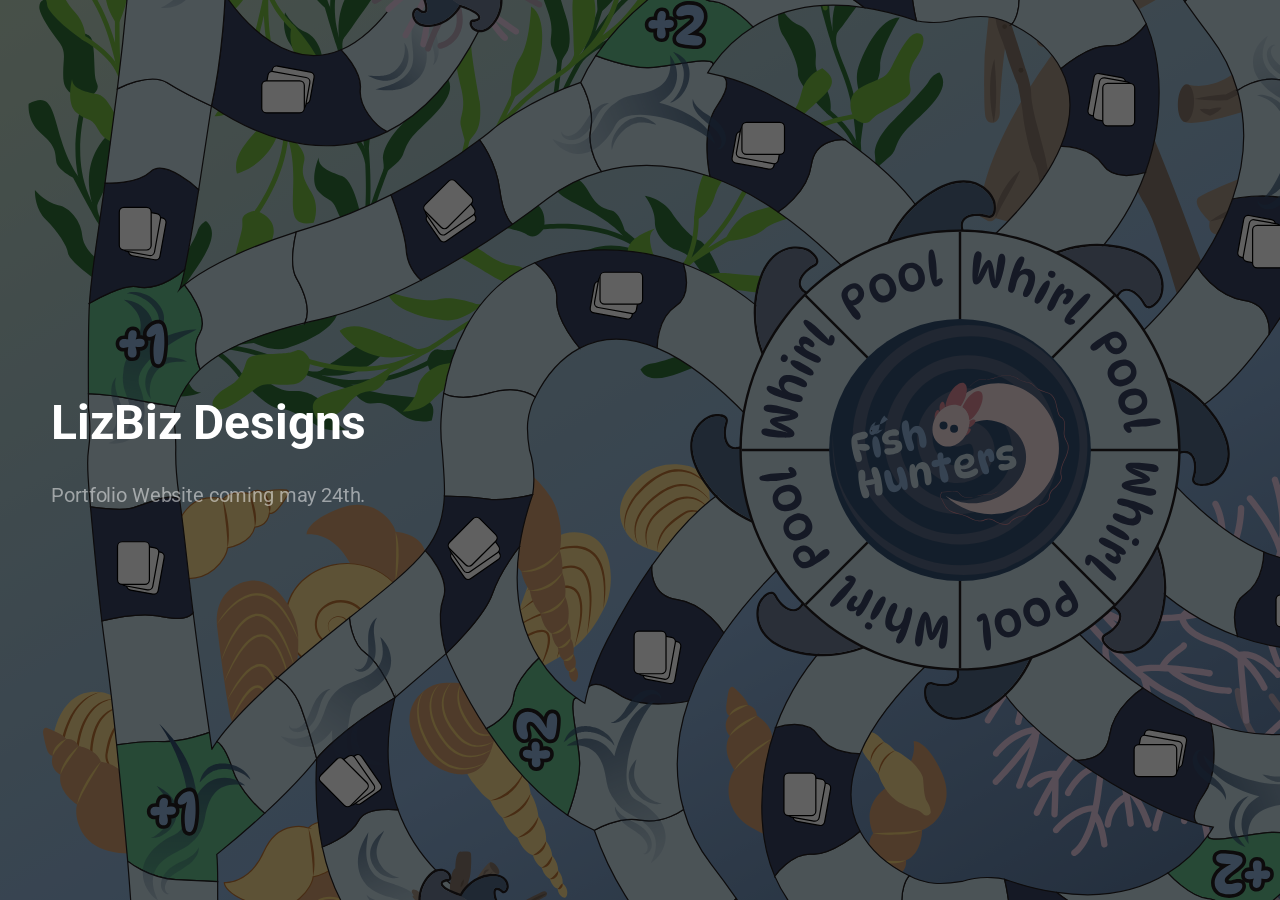
==== index.html @ f4da4fdb "Launch page for website initial page to get website up" ====
<!DOCTYPE HTML>
<!--
	Eventually by HTML5 UP
	html5up.net | @ajlkn
	Free for personal and commercial use under the CCA 3.0 license (html5up.net/license)
-->
<html>
	<head>
		<title>LizBiz Designs</title>
		<meta charset="utf-8" />
		<meta name="viewport" content="width=device-width, initial-scale=1, user-scalable=no" />
		<link rel="stylesheet" href="assets/css/main.css" />
	</head>
	<body class="is-preload">

		<!-- Header -->
			<header id="header">
				<h1>LizBiz Designs</h1>
				<p>Portfolio Website coming may 24th.<br />
			</header>

		<!-- Signup Form --> <!--
			<form id="signup-form" method="post" action="#">
				<input type="email" name="email" id="email" placeholder="Email Address" />
				<input type="submit" value="Sign Up" />
			</form> -->

		<!-- Footer --> <!--
			<footer id="footer">
				<ul class="icons">
					<li><a href="#" class="icon brands fa-twitter"><span class="label">Twitter</span></a></li>
					<li><a href="#" class="icon brands fa-instagram"><span class="label">Instagram</span></a></li>
					<li><a href="#" class="icon brands fa-github"><span class="label">GitHub</span></a></li>
					<li><a href="#" class="icon fa-envelope"><span class="label">Email</span></a></li>
				</ul>
				<ul class="copyright">
					<li>&copy; Untitled.</li><li>Credits: <a href="http://html5up.net">HTML5 UP</a></li>
				</ul>
			</footer> -->

		<!-- Scripts -->
			<script src="assets/js/main.js"></script>

	</body>
</html>
---- assets/css/main.css ----
@import url(fontawesome-all.min.css);
@import url("https://fonts.googleapis.com/css?family=Roboto:400,700");
/*
	Eventually by HTML5 UP
	html5up.net | @ajlkn
	Free for personal and commercial use under the CCA 3.0 license (html5up.net/license)
*/
html, body, div, span, applet, object,
iframe, h1, h2, h3, h4, h5, h6, p, blockquote,
pre, a, abbr, acronym, address, big, cite,
code, del, dfn, em, img, ins, kbd, q, s, samp,
small, strike, strong, sub, sup, tt, var, b,
u, i, center, dl, dt, dd, ol, ul, li, fieldset,
form, label, legend, table, caption, tbody,
tfoot, thead, tr, th, td, article, aside,
canvas, details, embed, figure, figcaption,
footer, header, hgroup, menu, nav, output, ruby,
section, summary, time, mark, audio, video {
  margin: 0;
  padding: 0;
  border: 0;
  font-size: 100%;
  font: inherit;
  vertical-align: baseline; }

article, aside, details, figcaption, figure,
footer, header, hgroup, menu, nav, section {
  display: block; }

body {
  line-height: 1; }

ol, ul {
  list-style: none; }

blockquote, q {
  quotes: none; }
  blockquote:before, blockquote:after, q:before, q:after {
    content: '';
    content: none; }

table {
  border-collapse: collapse;
  border-spacing: 0; }

body {
  -webkit-text-size-adjust: none; }

mark {
  background-color: transparent;
  color: inherit; }

input::-moz-focus-inner {
  border: 0;
  padding: 0; }

input, select, textarea {
  -moz-appearance: none;
  -webkit-appearance: none;
  -ms-appearance: none;
  appearance: none; }

/* Basic */
@-ms-viewport {
  width: device-width; }

body {
  -ms-overflow-style: scrollbar; }

@media screen and (max-width: 480px) {
  html, body {
    min-width: 320px; } }

html {
  box-sizing: border-box; }

*, *:before, *:after {
  box-sizing: inherit; }

html, body {
  height: 100%;
  overflow-x: hidden;
  width: 100%; }
  @media screen and (max-height: 640px) {
    html, body {
      height: auto;
      min-height: 100%; } }

body {
  display: -moz-flex;
  display: -webkit-flex;
  display: -ms-flex;
  display: flex;
  -moz-flex-direction: column;
  -webkit-flex-direction: column;
  -ms-flex-direction: column;
  flex-direction: column;
  -moz-justify-content: center;
  -webkit-justify-content: center;
  -ms-justify-content: center;
  justify-content: center;
  background-color: #000;
  padding: 6em 4em 4em 4em; }
  body.is-preload *, body.is-preload *:before, body.is-preload *:after {
    -moz-animation: none !important;
    -webkit-animation: none !important;
    -ms-animation: none !important;
    animation: none !important;
    -moz-transition: none !important;
    -webkit-transition: none !important;
    -ms-transition: none !important;
    transition: none !important; }
  body > * {
    position: relative;
    z-index: 2; }
  @media screen and (max-width: 1680px) {
    body {
      padding: 6em 3.5em 3.5em 3.5em; } }
  @media screen and (max-width: 736px) {
    body {
      padding: 5em 2em 2em 2em; } }
  @media screen and (max-width: 360px) {
    body {
      padding: 5em 1.25em 1.25em 1.25em; } }

/* BG */
#bg {
  -moz-transition: opacity 2s ease-in-out;
  -webkit-transition: opacity 2s ease-in-out;
  -ms-transition: opacity 2s ease-in-out;
  transition: opacity 2s ease-in-out;
  height: 100%;
  left: 0;
  opacity: 0.375;
  position: fixed;
  top: 0;
  width: 100%;
  z-index: 1; }
  #bg div {
    -moz-transition: opacity 3s ease;
    -webkit-transition: opacity 3s ease;
    -ms-transition: opacity 3s ease;
    transition: opacity 3s ease;
    background-size: cover;
    height: 100%;
    left: 0;
    opacity: 0;
    position: absolute;
    top: 0;
    visibility: hidden;
    width: 150%; }
    #bg div.visible {
      -moz-animation: bg 45s linear infinite;
      -webkit-animation: bg 45s linear infinite;
      -ms-animation: bg 45s linear infinite;
      animation: bg 45s linear infinite;
      opacity: 1;
      visibility: visible;
      z-index: 1; }
      #bg div.visible.top {
        z-index: 2; }
      @media screen and (max-width: 1280px) {
        #bg div.visible {
          -moz-animation: bg 29.25s linear infinite;
          -webkit-animation: bg 29.25s linear infinite;
          -ms-animation: bg 29.25s linear infinite;
          animation: bg 29.25s linear infinite; } }
      @media screen and (max-width: 736px) {
        #bg div.visible {
          -moz-animation: bg 18s linear infinite;
          -webkit-animation: bg 18s linear infinite;
          -ms-animation: bg 18s linear infinite;
          animation: bg 18s linear infinite; } }
    #bg div:only-child {
      -moz-animation-direction: alternate !important;
      -webkit-animation-direction: alternate !important;
      -ms-animation-direction: alternate !important;
      animation-direction: alternate !important; }
  body.is-preload #bg {
    opacity: 0; }

@-moz-keyframes bg {
  0% {
    -moz-transform: translateX(0);
    -webkit-transform: translateX(0);
    -ms-transform: translateX(0);
    transform: translateX(0); }
  100% {
    -moz-transform: translateX(-25%);
    -webkit-transform: translateX(-25%);
    -ms-transform: translateX(-25%);
    transform: translateX(-25%); } }

@-webkit-keyframes bg {
  0% {
    -moz-transform: translateX(0);
    -webkit-transform: translateX(0);
    -ms-transform: translateX(0);
    transform: translateX(0); }
  100% {
    -moz-transform: translateX(-25%);
    -webkit-transform: translateX(-25%);
    -ms-transform: translateX(-25%);
    transform: translateX(-25%); } }

@-ms-keyframes bg {
  0% {
    -moz-transform: translateX(0);
    -webkit-transform: translateX(0);
    -ms-transform: translateX(0);
    transform: translateX(0); }
  100% {
    -moz-transform: translateX(-25%);
    -webkit-transform: translateX(-25%);
    -ms-transform: translateX(-25%);
    transform: translateX(-25%); } }

@keyframes bg {
  0% {
    -moz-transform: translateX(0);
    -webkit-transform: translateX(0);
    -ms-transform: translateX(0);
    transform: translateX(0); }
  100% {
    -moz-transform: translateX(-25%);
    -webkit-transform: translateX(-25%);
    -ms-transform: translateX(-25%);
    transform: translateX(-25%); } }

/* Type */
body, input, select, textarea {
  color: rgba(255, 255, 255, 0.75);
  font-family: "Roboto", sans-serif;
  font-size: 16pt;
  font-weight: 400;
  letter-spacing: -0.01em;
  line-height: 1.65em; }
  @media screen and (max-width: 1680px) {
    body, input, select, textarea {
      font-size: 12pt; } }
  @media screen and (max-width: 1280px) {
    body, input, select, textarea {
      font-size: 11pt; } }
  @media screen and (max-width: 980px) {
    body, input, select, textarea {
      font-size: 12pt; } }
  @media screen and (max-width: 736px) {
    body, input, select, textarea {
      font-size: 12pt; } }
  @media screen and (max-width: 480px) {
    body, input, select, textarea {
      font-size: 12pt; } }

a {
  -moz-transition: border-bottom-color 0.2s ease, color 0.2s ease;
  -webkit-transition: border-bottom-color 0.2s ease, color 0.2s ease;
  -ms-transition: border-bottom-color 0.2s ease, color 0.2s ease;
  transition: border-bottom-color 0.2s ease, color 0.2s ease;
  border-bottom: dotted 1px rgba(255, 255, 255, 0.25);
  color: #1cb495;
  text-decoration: none; }
  a:hover {
    border-bottom-color: transparent;
    color: #1cb495 !important;
    text-decoration: none; }

strong, b {
  color: #fff;
  font-weight: 700; }

em, i {
  font-style: italic; }

p {
  margin: 0 0 2em 0; }

h1, h2, h3, h4, h5, h6 {
  color: #fff;
  font-weight: 700;
  line-height: 1em;
  margin: 0 0 1em 0; }
  h1 a, h2 a, h3 a, h4 a, h5 a, h6 a {
    color: inherit;
    text-decoration: none; }

h1 {
  font-size: 2.5em;
  line-height: 1.25em; }

h2 {
  font-size: 1.75em;
  line-height: 1.5em; }

h3 {
  font-size: 1.35em;
  line-height: 1.5em; }

h4 {
  font-size: 1.1em;
  line-height: 1.5em; }

h5 {
  font-size: 0.9em;
  line-height: 1.5em; }

h6 {
  font-size: 0.7em;
  line-height: 1.5em; }

sub {
  font-size: 0.8em;
  position: relative;
  top: 0.5em; }

sup {
  font-size: 0.8em;
  position: relative;
  top: -0.5em; }

blockquote {
  border-left: solid 8px rgba(255, 255, 255, 0.35);
  font-style: italic;
  margin: 0 0 2em 0;
  padding: 0.5em 0 0.5em 2em; }

code {
  background: rgba(255, 255, 255, 0.125);
  border-radius: 6px;
  border: solid 2px rgba(255, 255, 255, 0.35);
  font-family: "Courier New", monospace;
  font-size: 0.9em;
  margin: 0 0.25em;
  padding: 0.25em 0.65em; }

pre {
  -webkit-overflow-scrolling: touch;
  font-family: "Courier New", monospace;
  font-size: 0.9em;
  margin: 0 0 2em 0; }
  pre code {
    display: block;
    line-height: 1.75em;
    padding: 1em 1.5em;
    overflow-x: auto; }

hr {
  border: 0;
  border-bottom: solid 2px rgba(255, 255, 255, 0.35);
  margin: 2em 0; }
  hr.major {
    margin: 3em 0; }

/* Section/Article */
section.special, article.special {
  text-align: center; }

header p {
  color: rgba(255, 255, 255, 0.5);
  position: relative;
  margin: 0 0 1.5em 0; }

header h2 + p {
  font-size: 1.25em;
  margin-top: -1em;
  line-height: 1.5em; }

header h3 + p {
  font-size: 1.1em;
  margin-top: -0.8em;
  line-height: 1.5em; }

header h4 + p,
header h5 + p,
header h6 + p {
  font-size: 0.9em;
  margin-top: -0.6em;
  line-height: 1.5em; }

@media screen and (max-width: 980px) {
  header br {
    display: none; } }

@media screen and (max-width: 736px) {
  header br {
    display: inline; } }

@media screen and (max-width: 480px) {
  header br {
    display: none; } }

/* Icon */
.icon {
  text-decoration: none;
  border-bottom: none;
  position: relative; }
  .icon:before {
    -moz-osx-font-smoothing: grayscale;
    -webkit-font-smoothing: antialiased;
    display: inline-block;
    font-style: normal;
    font-variant: normal;
    text-rendering: auto;
    line-height: 1;
    text-transform: none !important;
    font-family: 'Font Awesome 5 Free';
    font-weight: 400; }
  .icon > .label {
    display: none; }
  .icon:before {
    line-height: inherit; }
  .icon.solid:before {
    font-weight: 900; }
  .icon.brands:before {
    font-family: 'Font Awesome 5 Brands'; }

/* List */
ol {
  list-style: decimal;
  margin: 0 0 2em 0;
  padding-left: 1.25em; }
  ol li {
    padding-left: 0.25em; }

ul {
  list-style: disc;
  margin: 0 0 2em 0;
  padding-left: 1em; }
  ul li {
    padding-left: 0.5em; }

/* Icons */
ul.icons {
  cursor: default;
  list-style: none;
  padding-left: 0; }
  ul.icons li {
    display: inline-block;
    padding: 0 1em 0 0; }
    ul.icons li:last-child {
      padding-right: 0; }
    ul.icons li .icon:before {
      font-size: 1.25em; }
    ul.icons li a {
      color: inherit; }

/* Form */
form {
  margin: 0 0 2em 0; }
  form .message {
    text-decoration: none;
    -moz-transition: opacity 0.2s ease-in-out, -moz-transform 0.2s ease-in-out;
    -webkit-transition: opacity 0.2s ease-in-out, -webkit-transform 0.2s ease-in-out;
    -ms-transition: opacity 0.2s ease-in-out, -ms-transform 0.2s ease-in-out;
    transition: opacity 0.2s ease-in-out, transform 0.2s ease-in-out;
    -moz-transform: scale(1.05);
    -webkit-transform: scale(1.05);
    -ms-transform: scale(1.05);
    transform: scale(1.05);
    height: 2.75em;
    line-height: 2.75em;
    opacity: 0; }
    form .message:before {
      -moz-osx-font-smoothing: grayscale;
      -webkit-font-smoothing: antialiased;
      display: inline-block;
      font-style: normal;
      font-variant: normal;
      text-rendering: auto;
      line-height: 1;
      text-transform: none !important;
      font-family: 'Font Awesome 5 Free';
      font-weight: 900; }
    form .message:before {
      margin-right: 0.5em; }
    form .message.visible {
      -moz-transform: scale(1);
      -webkit-transform: scale(1);
      -ms-transform: scale(1);
      transform: scale(1);
      opacity: 1; }
    form .message.success {
      color: #1cb495; }
      form .message.success:before {
        content: '\f00c'; }
    form .message.failure {
      color: #ff2361; }
      form .message.failure:before {
        content: '\f119'; }

label {
  color: #fff;
  display: block;
  font-size: 0.9em;
  font-weight: 700;
  margin: 0 0 1em 0; }

@-moz-keyframes focus {
  0% {
    -moz-transform: scale(1);
    -webkit-transform: scale(1);
    -ms-transform: scale(1);
    transform: scale(1); }
  50% {
    -moz-transform: scale(1.025);
    -webkit-transform: scale(1.025);
    -ms-transform: scale(1.025);
    transform: scale(1.025); }
  100% {
    -moz-transform: scale(1);
    -webkit-transform: scale(1);
    -ms-transform: scale(1);
    transform: scale(1); } }

@-webkit-keyframes focus {
  0% {
    -moz-transform: scale(1);
    -webkit-transform: scale(1);
    -ms-transform: scale(1);
    transform: scale(1); }
  50% {
    -moz-transform: scale(1.025);
    -webkit-transform: scale(1.025);
    -ms-transform: scale(1.025);
    transform: scale(1.025); }
  100% {
    -moz-transform: scale(1);
    -webkit-transform: scale(1);
    -ms-transform: scale(1);
    transform: scale(1); } }

@-ms-keyframes focus {
  0% {
    -moz-transform: scale(1);
    -webkit-transform: scale(1);
    -ms-transform: scale(1);
    transform: scale(1); }
  50% {
    -moz-transform: scale(1.025);
    -webkit-transform: scale(1.025);
    -ms-transform: scale(1.025);
    transform: scale(1.025); }
  100% {
    -moz-transform: scale(1);
    -webkit-transform: scale(1);
    -ms-transform: scale(1);
    transform: scale(1); } }

@keyframes focus {
  0% {
    -moz-transform: scale(1);
    -webkit-transform: scale(1);
    -ms-transform: scale(1);
    transform: scale(1); }
  50% {
    -moz-transform: scale(1.025);
    -webkit-transform: scale(1.025);
    -ms-transform: scale(1.025);
    transform: scale(1.025); }
  100% {
    -moz-transform: scale(1);
    -webkit-transform: scale(1);
    -ms-transform: scale(1);
    transform: scale(1); } }

input[type="text"],
input[type="password"],
input[type="email"],
select,
textarea {
  -moz-appearance: none;
  -webkit-appearance: none;
  -ms-appearance: none;
  appearance: none;
  -moz-transform: scale(1);
  -webkit-transform: scale(1);
  -ms-transform: scale(1);
  transform: scale(1);
  -moz-transition: border-color 0.2s ease, background-color 0.2s ease;
  -webkit-transition: border-color 0.2s ease, background-color 0.2s ease;
  -ms-transition: border-color 0.2s ease, background-color 0.2s ease;
  transition: border-color 0.2s ease, background-color 0.2s ease;
  background-color: transparent;
  border-radius: 6px;
  border: none;
  border: solid 2px rgba(255, 255, 255, 0.35);
  color: inherit;
  display: block;
  outline: 0;
  padding: 0 1em;
  text-decoration: none;
  width: 100%; }
  input[type="text"]:invalid,
  input[type="password"]:invalid,
  input[type="email"]:invalid,
  select:invalid,
  textarea:invalid {
    box-shadow: none; }
  input[type="text"]:focus,
  input[type="password"]:focus,
  input[type="email"]:focus,
  select:focus,
  textarea:focus {
    -moz-animation: focus 0.1s;
    -webkit-animation: focus 0.1s;
    -ms-animation: focus 0.1s;
    animation: focus 0.1s;
    background-color: rgba(255, 255, 255, 0.125);
    border-color: #1cb495; }

select {
  background-image: url("data:image/svg+xml;charset=utf8,%3Csvg xmlns='http://www.w3.org/2000/svg' width='40' height='40' preserveAspectRatio='none' viewBox='0 0 40 40'%3E%3Cpath d='M9.4,12.3l10.4,10.4l10.4-10.4c0.2-0.2,0.5-0.4,0.9-0.4c0.3,0,0.6,0.1,0.9,0.4l3.3,3.3c0.2,0.2,0.4,0.5,0.4,0.9 c0,0.4-0.1,0.6-0.4,0.9L20.7,31.9c-0.2,0.2-0.5,0.4-0.9,0.4c-0.3,0-0.6-0.1-0.9-0.4L4.3,17.3c-0.2-0.2-0.4-0.5-0.4-0.9 c0-0.4,0.1-0.6,0.4-0.9l3.3-3.3c0.2-0.2,0.5-0.4,0.9-0.4S9.1,12.1,9.4,12.3z' fill='rgba(255, 255, 255, 0.35)' /%3E%3C/svg%3E");
  background-size: 1.25rem;
  background-repeat: no-repeat;
  background-position: calc(100% - 1rem) center;
  height: 2.75em;
  padding-right: 2.75em;
  text-overflow: ellipsis; }
  select option {
    color: #fff;
    background: #000; }
  select:focus::-ms-value {
    background-color: transparent; }
  select::-ms-expand {
    display: none; }

input[type="text"],
input[type="password"],
input[type="email"],
select {
  height: 2.75em; }

textarea {
  padding: 0.75em 1em; }

input[type="checkbox"],
input[type="radio"] {
  -moz-appearance: none;
  -webkit-appearance: none;
  -ms-appearance: none;
  appearance: none;
  display: block;
  float: left;
  margin-right: -2em;
  opacity: 0;
  width: 1em;
  z-index: -1; }
  input[type="checkbox"] + label,
  input[type="radio"] + label {
    text-decoration: none;
    color: rgba(255, 255, 255, 0.75);
    cursor: pointer;
    display: inline-block;
    font-size: 1em;
    font-weight: 400;
    padding-left: 2.4em;
    padding-right: 0.75em;
    position: relative; }
    input[type="checkbox"] + label:before,
    input[type="radio"] + label:before {
      -moz-osx-font-smoothing: grayscale;
      -webkit-font-smoothing: antialiased;
      display: inline-block;
      font-style: normal;
      font-variant: normal;
      text-rendering: auto;
      line-height: 1;
      text-transform: none !important;
      font-family: 'Font Awesome 5 Free';
      font-weight: 900; }
    input[type="checkbox"] + label:before,
    input[type="radio"] + label:before {
      background: rgba(255, 255, 255, 0.125);
      border-radius: 6px;
      border: solid 2px rgba(255, 255, 255, 0.35);
      content: '';
      display: inline-block;
      font-size: 0.8em;
      height: 1.65em;
      left: 0;
      line-height: 1.65em;
      position: absolute;
      text-align: center;
      top: 0;
      width: 1.65em; }
  input[type="checkbox"]:checked + label:before,
  input[type="radio"]:checked + label:before {
    background: #1cb495;
    border-color: #1cb495;
    color: #ffffff;
    content: '\f00c'; }
  input[type="checkbox"]:focus + label:before,
  input[type="radio"]:focus + label:before {
    border-color: #1cb495;
    box-shadow: 0 0 0 2px #1cb495; }

input[type="checkbox"] + label:before {
  border-radius: 6px; }

input[type="radio"] + label:before {
  border-radius: 100%; }

::-webkit-input-placeholder {
  color: rgba(255, 255, 255, 0.5) !important;
  opacity: 1.0; }

:-moz-placeholder {
  color: rgba(255, 255, 255, 0.5) !important;
  opacity: 1.0; }

::-moz-placeholder {
  color: rgba(255, 255, 255, 0.5) !important;
  opacity: 1.0; }

:-ms-input-placeholder {
  color: rgba(255, 255, 255, 0.5) !important;
  opacity: 1.0; }

.formerize-placeholder {
  color: rgba(255, 255, 255, 0.5) !important;
  opacity: 1.0; }

/* Button */
input[type="submit"],
input[type="reset"],
input[type="button"],
button,
.button {
  -moz-appearance: none;
  -webkit-appearance: none;
  -ms-appearance: none;
  appearance: none;
  -moz-transition: background-color 0.2s ease-in-out, color 0.2s ease-in-out, opacity 0.2s ease-in-out;
  -webkit-transition: background-color 0.2s ease-in-out, color 0.2s ease-in-out, opacity 0.2s ease-in-out;
  -ms-transition: background-color 0.2s ease-in-out, color 0.2s ease-in-out, opacity 0.2s ease-in-out;
  transition: background-color 0.2s ease-in-out, color 0.2s ease-in-out, opacity 0.2s ease-in-out;
  background-color: #1cb495;
  border-radius: 6px;
  border: 0;
  color: #ffffff !important;
  cursor: pointer;
  display: inline-block;
  font-weight: 700;
  height: 2.75em;
  line-height: 2.75em;
  padding: 0 1.125em;
  text-align: center;
  text-decoration: none;
  white-space: nowrap; }
  input[type="submit"]:hover,
  input[type="reset"]:hover,
  input[type="button"]:hover,
  button:hover,
  .button:hover {
    background-color: #1fcaa7; }
  input[type="submit"]:active,
  input[type="reset"]:active,
  input[type="button"]:active,
  button:active,
  .button:active {
    background-color: #199e83; }
  input[type="submit"].disabled, input[type="submit"]:disabled,
  input[type="reset"].disabled,
  input[type="reset"]:disabled,
  input[type="button"].disabled,
  input[type="button"]:disabled,
  button.disabled,
  button:disabled,
  .button.disabled,
  .button:disabled {
    opacity: 0.5; }
  @media screen and (max-width: 480px) {
    input[type="submit"],
    input[type="reset"],
    input[type="button"],
    button,
    .button {
      padding: 0; } }

/* Header */
#header h1 {
  font-size: 3.25em;
  margin: 0 0 0.55em 0; }

#header p {
  font-size: 1.35em;
  line-height: 1.65em; }

#header a {
  color: inherit; }

@media screen and (max-width: 736px) {
  #header h1 {
    font-size: 2em; }
  #header p {
    font-size: 1em; } }

@media screen and (max-width: 480px) {
  #header {
    margin: 0 0 1em 0; } }

/* Signup Form */
#signup-form {
  display: -moz-flex;
  display: -webkit-flex;
  display: -ms-flex;
  display: flex;
  position: relative; }
  #signup-form input[type="text"],
  #signup-form input[type="password"],
  #signup-form input[type="email"] {
    width: 18em; }
  #signup-form > * {
    margin: 0 0 0 1em; }
  #signup-form > :first-child {
    margin: 0 0 0 0; }
  @media screen and (max-width: 480px) {
    #signup-form {
      -moz-flex-direction: column;
      -webkit-flex-direction: column;
      -ms-flex-direction: column;
      flex-direction: column; }
      #signup-form input[type="type"],
      #signup-form input[type="password"],
      #signup-form input[type="email"] {
        width: 100%; }
      #signup-form > * {
        margin: 1.25em 0 0 0; }
      #signup-form .message {
        bottom: -1.5em;
        font-size: 0.9em;
        height: 1em;
        left: 0;
        line-height: inherit;
        margin-top: 0;
        position: absolute; } }

/* Footer */
#footer {
  -moz-transition: opacity 0.5s ease-in-out;
  -webkit-transition: opacity 0.5s ease-in-out;
  -ms-transition: opacity 0.5s ease-in-out;
  transition: opacity 0.5s ease-in-out;
  bottom: 4em;
  color: rgba(255, 255, 255, 0.5);
  left: 4em;
  opacity: 0.5;
  position: absolute; }
  #footer .icons {
    margin: 0 0 0.5em 0; }
  #footer .copyright {
    font-size: 0.8em;
    list-style: none;
    padding: 0; }
    #footer .copyright li {
      border-left: solid 1px rgba(255, 255, 255, 0.25);
      display: inline-block;
      line-height: 1em;
      margin: 0 0 0 0.75em;
      padding: 0 0 0 0.75em; }
      #footer .copyright li:first-child {
        border-left: 0;
        margin-left: 0;
        padding-left: 0; }
    #footer .copyright a {
      color: inherit; }
  #footer:hover {
    opacity: 1; }
  #footer > :last-child {
    margin-bottom: 0; }
  @media screen and (max-width: 1680px) {
    #footer {
      bottom: 3.5em;
      left: 3.5em; } }
  @media screen and (max-width: 736px) {
    #footer {
      bottom: 2em;
      left: 2em; } }
  @media screen and (max-width: 360px) {
    #footer {
      bottom: 1.25em;
      left: 1.25em; } }
  @media screen and (max-height: 640px) {
    #footer {
      bottom: auto;
      left: auto;
      margin: 1em 0 0 0;
      position: relative; } }
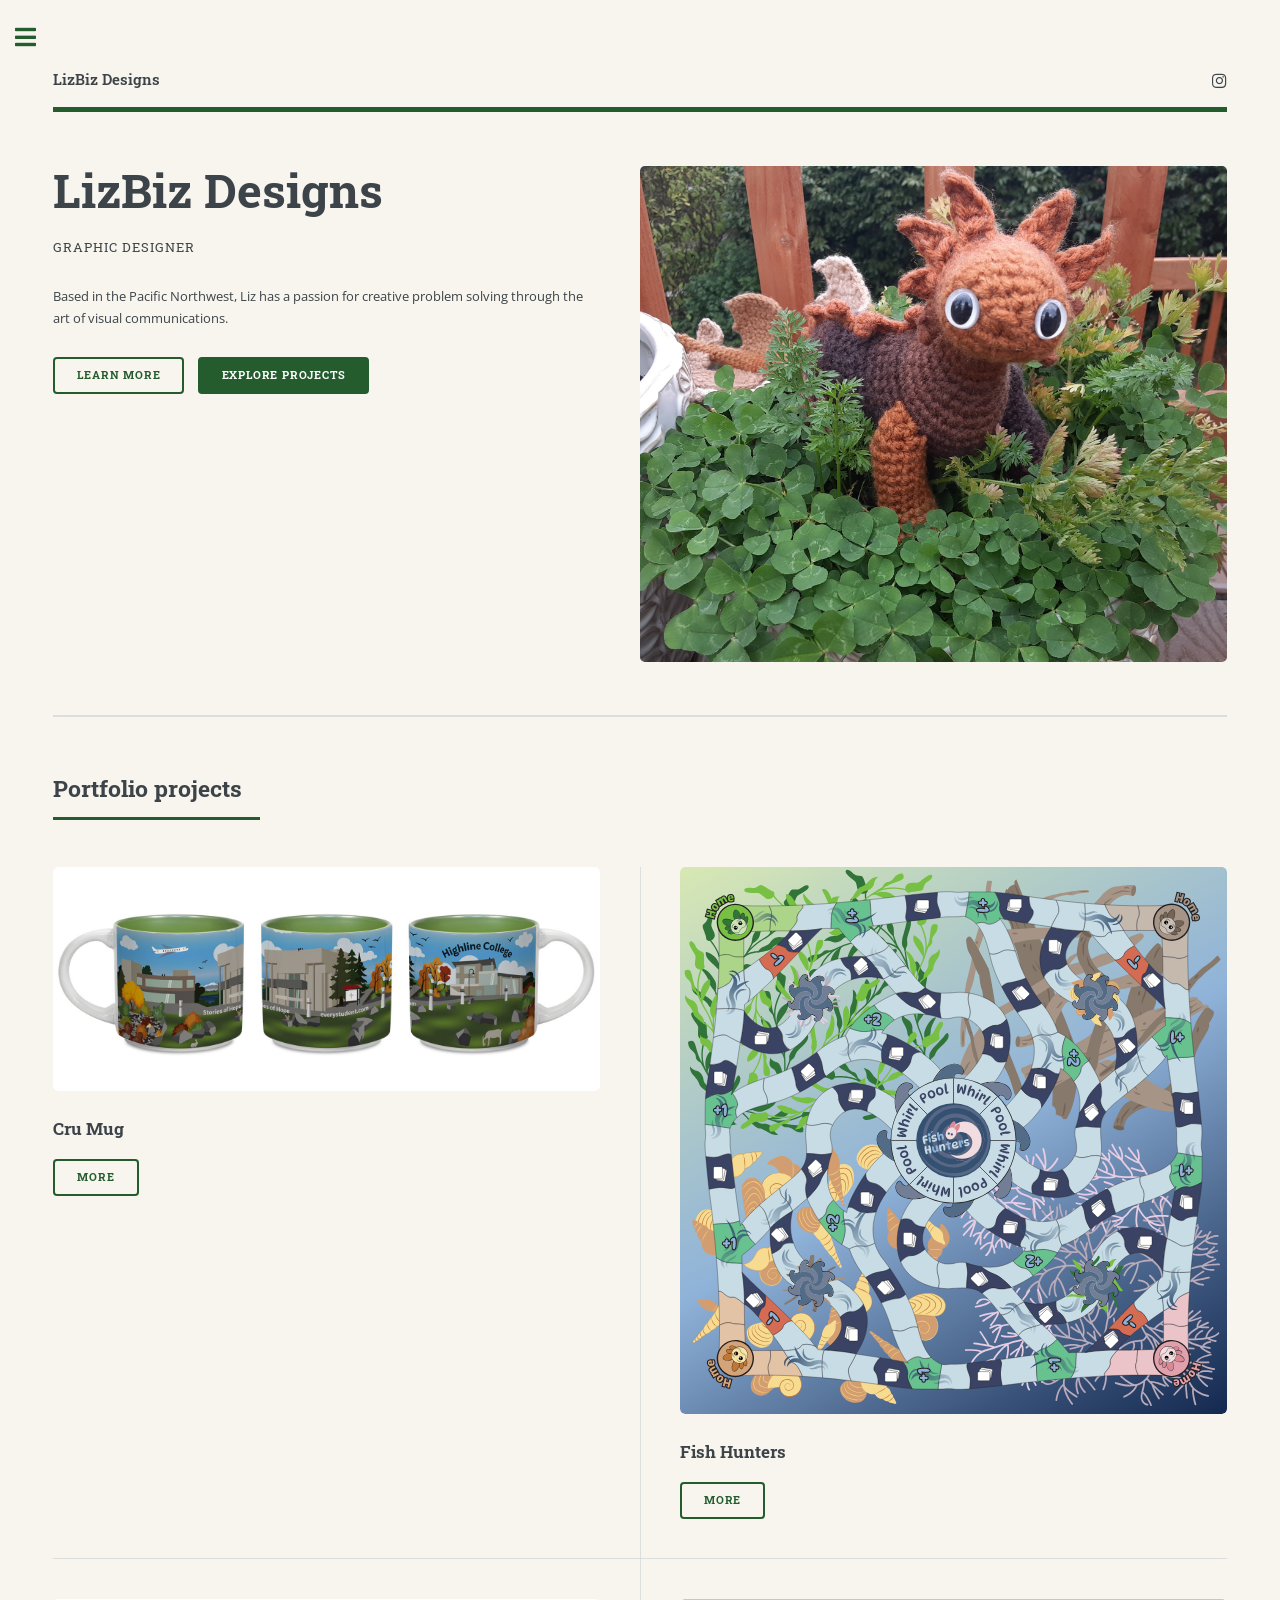
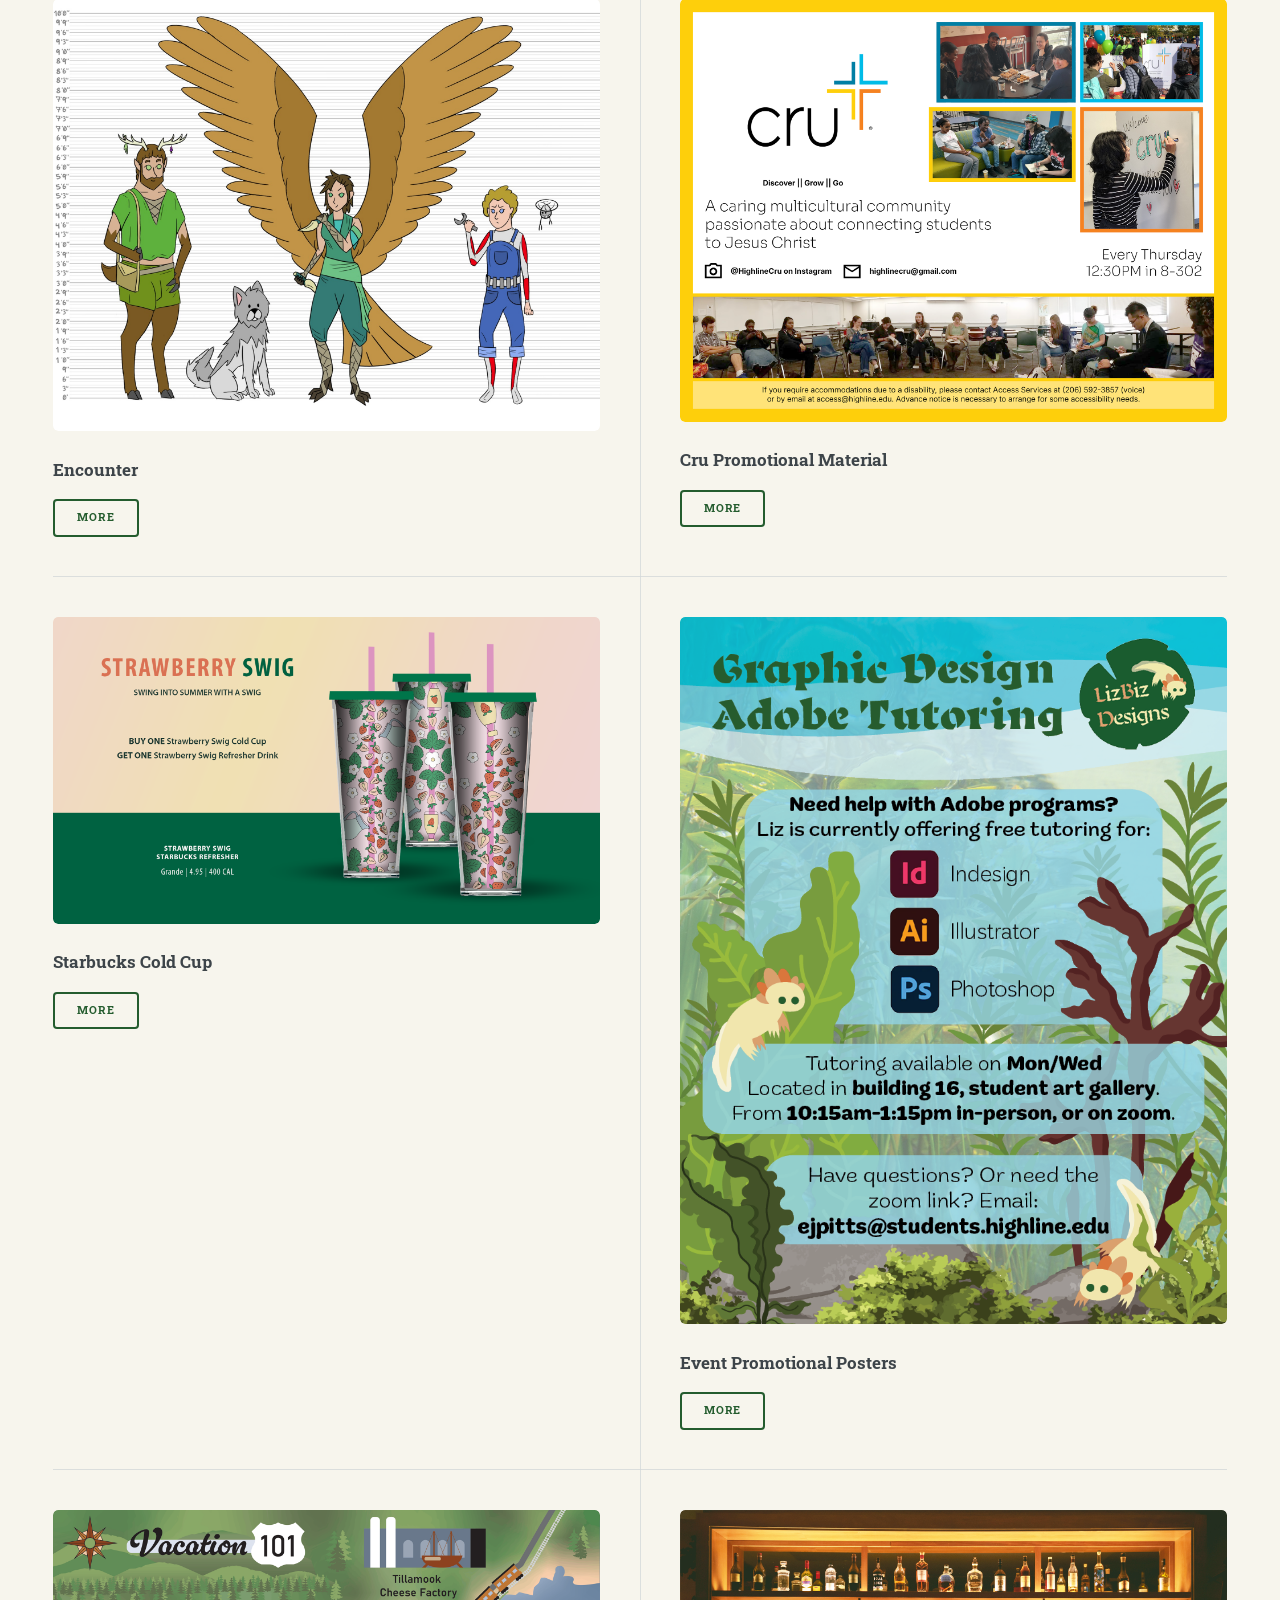
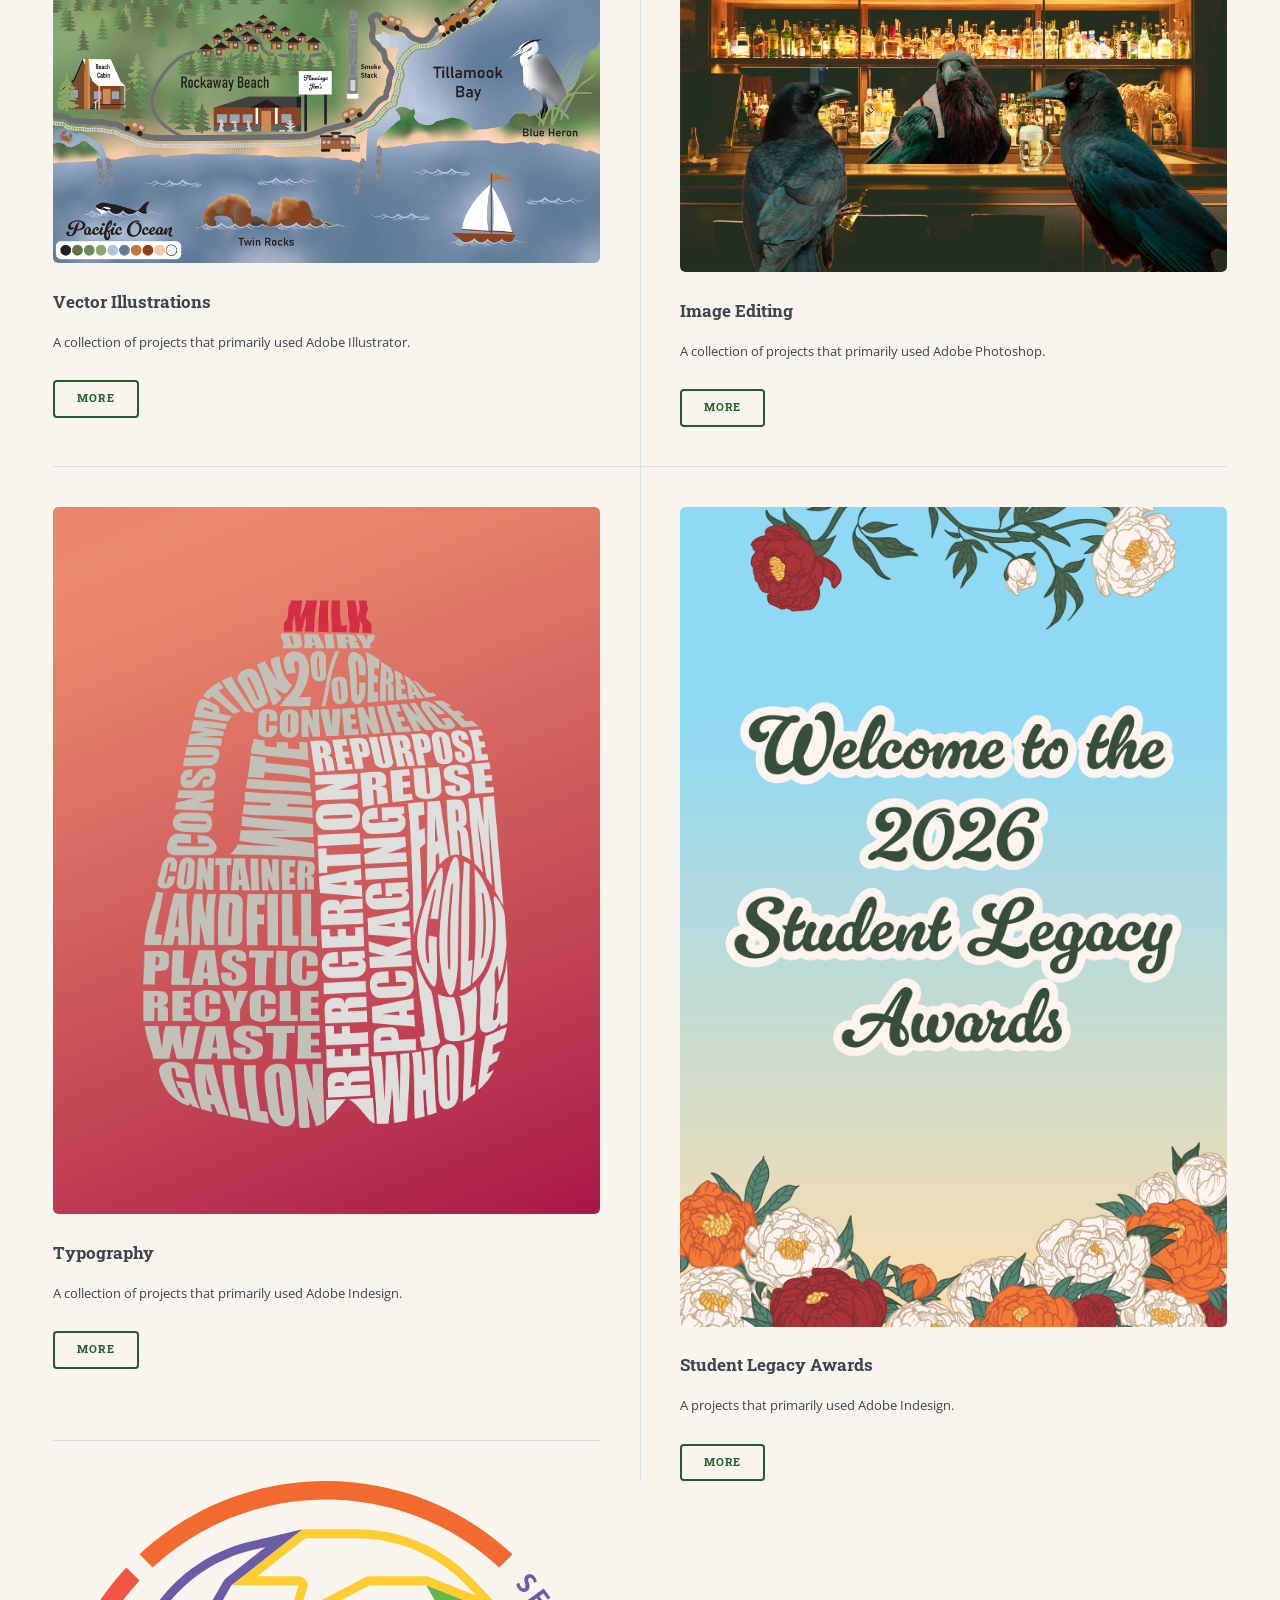
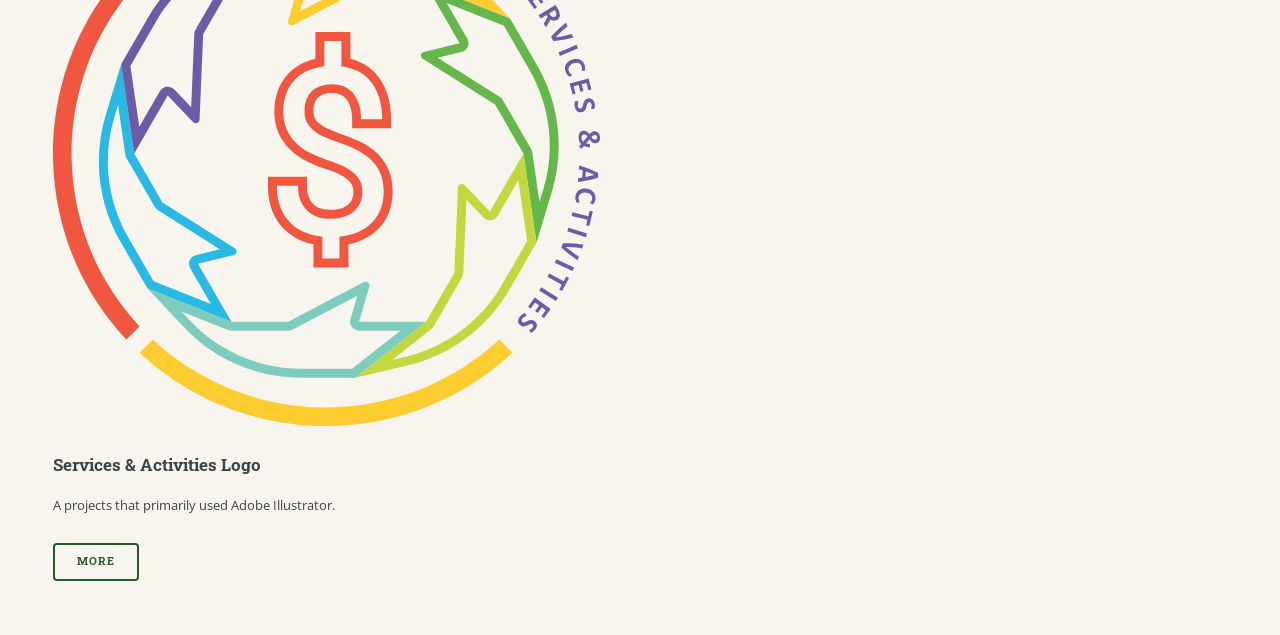
==== commit 4e859252: "Official Launch of Website" ====
--- a/index.html
+++ b/index.html
@@ -1,6 +1,6 @@
 <!DOCTYPE HTML>
 <!--
-	Eventually by HTML5 UP
+	Editorial by HTML5 UP
 	html5up.net | @ajlkn
 	Free for personal and commercial use under the CCA 3.0 license (html5up.net/license)
 -->
@@ -13,32 +13,279 @@
 	</head>
 	<body class="is-preload">
 
-		<!-- Header -->
-			<header id="header">
-				<h1>LizBiz Designs</h1>
-				<p>Portfolio Website coming may 24th.<br />
-			</header>
-
-		<!-- Signup Form --> <!--
-			<form id="signup-form" method="post" action="#">
-				<input type="email" name="email" id="email" placeholder="Email Address" />
-				<input type="submit" value="Sign Up" />
-			</form> -->
-
-		<!-- Footer --> <!--
-			<footer id="footer">
-				<ul class="icons">
-					<li><a href="#" class="icon brands fa-twitter"><span class="label">Twitter</span></a></li>
-					<li><a href="#" class="icon brands fa-instagram"><span class="label">Instagram</span></a></li>
-					<li><a href="#" class="icon brands fa-github"><span class="label">GitHub</span></a></li>
-					<li><a href="#" class="icon fa-envelope"><span class="label">Email</span></a></li>
-				</ul>
-				<ul class="copyright">
-					<li>&copy; Untitled.</li><li>Credits: <a href="http://html5up.net">HTML5 UP</a></li>
-				</ul>
-			</footer> -->
+		<!-- Wrapper -->
+			<div id="wrapper">
+
+				<!-- Main -->
+					<div id="main">
+						<div class="inner">
+
+							<!-- Header -->
+								<header id="header">
+									<a href="index.html" class="logo"><strong>LizBiz Designs</strong></a>
+									<ul class="icons">
+										<!--<li><a href="#" class="icon brands fa-twitter"><span class="label">Twitter</span></a></li>
+										<li><a href="#" class="icon brands fa-facebook-f"><span class="label">Facebook</span></a></li>
+										<li><a href="#" class="icon brands fa-snapchat-ghost"><span class="label">Snapchat</span></a></li>-->
+										<li><a href="https://www.instagram.com/lizbizdesigns/" class="icon brands fa-instagram"><span class="label">Instagram</span></a></li>
+										<!--<li><a href="#" class="icon brands fa-medium-m"><span class="label">Medium</span></a></li>-->
+									</ul>
+								</header>
+
+							<!-- Banner -->
+								<section id="banner">
+									<div class="content">
+										<header>
+											<h1>LizBiz Designs</h1>
+											<p>Graphic Designer</p>
+										</header>
+										<p>Based in the Pacific  Northwest, Liz has a passion for creative problem solving through the art of visual communications.</p>
+										<ul class="actions">
+											<li><a href="about.html" class="button big">Learn More</a></li>
+											<li><a href="index.html#portfolio" class="button primary big">Explore Projects</a></li>
+										</ul>
+									</div>
+									<span class="image object">
+										<img src="images/Crochet/Worm-in-clover.jpg" alt="" />
+									</span>
+								</section>
+
+							<!-- Section -->
+								<section>
+									<header class="major" id="projects">
+										<h2 id="portfolio">Portfolio projects</h2>
+									</header>
+									<div class="posts">
+										<article>
+											<a href="cru-mug.html" class="image"><img src="images/Cru/Cru Mug Mock Up.jpg" alt="" /></a>
+											<h3>Cru Mug</h3>
+											<ul class="actions">
+												<li><a href="cru-mug.html" class="button">More</a></li>
+											</ul>
+										</article>
+										<article>
+											<a href="fish-hunters.html" class="image"><img src="images/Fish Hunters/Gameboard/Fish Hunters Game Board 3.0.svg" alt="" /></a>
+											<h3>Fish Hunters</h3>
+											<ul class="actions">
+												<li><a href="fish-hunters.html" class="button">More</a></li>
+											</ul>
+										</article>
+										<article>
+											<a href="encounter.html" class="image"><img src="images/Encounter/Character line up.jpg" alt="" /></a>
+											<h3>Encounter</h3>
+											<ul class="actions">
+												<li><a href="encounter.html" class="button">More</a></li>
+											</ul>
+										</article>
+										<article>
+											<a href="cru-promo.html" class="image"><img src="images/Cru/Highline-Cru-Flyer-2026.png" alt="" /></a>
+											<h3>Cru Promotional Material</h3>
+											<ul class="actions">
+												<li><a href="cru-promo.html" class="button">More</a></li>
+											</ul>
+										</article>
+										<article>
+											<a href="starbucks-cup.html" class="image"><img src="images/Starbucks cup/All Starbucks Cold Cup AD Series.png" alt="" /></a>
+											<h3>Starbucks Cold Cup</h3>
+											<ul class="actions">
+												<li><a href="starbucks-cup.html" class="button">More</a></li>
+											</ul>
+										</article>
+										<article>
+											<a href="event-posters.html" class="image"><img src="images/Flyers/Flyer for Tutoring.png" alt="" /></a>
+											<h3>Event Promotional Posters</h3>
+											<ul class="actions">
+												<li><a href="event-posters.html" class="button">More</a></li>
+											</ul>
+										</article>
+										<article>
+											<a href="illustration.html" class="image"><img src="images/Illustrations/EJP Map-Sterpiece Color Final-1.png" alt="" /></a>
+											<h3>Vector Illustrations</h3>
+											<p>A collection of projects that primarily used Adobe Illustrator.</p>
+											<ul class="actions">
+												<li><a href="illustration.html" class="button">More</a></li>
+											</ul>
+										</article>
+										<article>
+											<a href="image-editing.html" class="image"><img src="images/Image Editing/EJP Crow Bar.png" alt="" /></a>
+											<h3>Image Editing</h3>
+											<p>A collection of projects that primarily used Adobe Photoshop.</p>
+											<ul class="actions">
+												<li><a href="image-editing.html" class="button">More</a></li>
+											</ul>
+										</article>
+										<article>
+											<a href="typography.html" class="image"><img src="images/Typography/Text in a shape - Gallon Jug.png" alt="" /></a>
+											<h3>Typography</h3>
+											<p>A collection of projects that primarily used Adobe Indesign.</p>
+											<ul class="actions">
+												<li><a href="typography.html" class="button">More</a></li>
+											</ul>
+										</article>
+										<article>
+											<a href="sla.html" class="image"><img src="images/SLA/Student Legacy Welcome Sandwich.png" alt="" /></a>
+											<h3>Student Legacy Awards</h3>
+											<p>A projects that primarily used Adobe Indesign.</p>
+											<ul class="actions">
+												<li><a href="sla.html" class="button">More</a></li>
+											</ul>
+										</article>
+										<article>
+											<a href="s&a.html" class="image"><img src="images/Logos&Branding/S&A/Lockup-Color.svg" alt="" /></a>
+											<h3>Services & Activities Logo</h3>
+											<p>A projects that primarily used Adobe Illustrator.</p>
+											<ul class="actions">
+												<li><a href="s&a.html" class="button">More</a></li>
+											</ul>
+										</article>
+									</div>
+								</section>
+
+						
+
+								<!-- Section -->
+								<!--<section>
+									<header class="major">
+										<h2>Erat lacinia</h2>
+									</header>
+									<div class="features">
+										<article>
+											<span class="icon fa-gem"></span>
+											<div class="content">
+												<h3>Portitor ullamcorper</h3>
+												<p>Aenean ornare velit lacus, ac varius enim lorem ullamcorper dolore. Proin aliquam facilisis ante interdum. Sed nulla amet lorem feugiat tempus aliquam.</p>
+											</div>
+										</article>
+										<article>
+											<span class="icon solid fa-paper-plane"></span>
+											<div class="content">
+												<h3>Sapien veroeros</h3>
+												<p>Aenean ornare velit lacus, ac varius enim lorem ullamcorper dolore. Proin aliquam facilisis ante interdum. Sed nulla amet lorem feugiat tempus aliquam.</p>
+											</div>
+										</article>
+										<article>
+											<span class="icon solid fa-rocket"></span>
+											<div class="content">
+												<h3>Quam lorem ipsum</h3>
+												<p>Aenean ornare velit lacus, ac varius enim lorem ullamcorper dolore. Proin aliquam facilisis ante interdum. Sed nulla amet lorem feugiat tempus aliquam.</p>
+											</div>
+										</article>
+										<article>
+											<span class="icon solid fa-signal"></span>
+											<div class="content">
+												<h3>Sed magna finibus</h3>
+												<p>Aenean ornare velit lacus, ac varius enim lorem ullamcorper dolore. Proin aliquam facilisis ante interdum. Sed nulla amet lorem feugiat tempus aliquam.</p>
+											</div>
+										</article>
+									</div>
+								</section>-->
+						</div>
+					</div>
+
+				<!-- Sidebar -->
+					<div id="sidebar">
+						<div class="inner">
+
+							<!-- Search
+								<section id="search" class="alt">
+									<form method="post" action="#">
+										<input type="text" name="query" id="query" placeholder="Search" />
+									</form>
+								</section>
+							-->
+							<!-- Logo -->
+								<div class="logo-container">
+									<a href="#"><img src="images/Logos&Branding/LizBizDesigns/Lockup-Color.svg" alt=""/></a>
+								</div>
+							<!-- Menu -->
+								<nav id="menu">
+									<header class="major">
+										<h2>Menu</h2>
+									</header>
+									<ul>
+										<li><a href="index.html">Home</a></li>
+										<li>
+											<span class="opener">Portfolio</span>
+											<ul>
+												<li><a href="cru-mug.html">Cru Mug</a></li>
+												<li><a href="fish-hunters.html">Fish Hunters</a></li>
+												<li><a href="encounter.html">Encounter</a></li>
+												<li><a href="cru-promo.html">Cru Promotional Material</a></li>
+												<li><a href="starbucks-cup.html">Starbucks Cold Cup</a></li>
+												<li><a href="event-posters.html">Event Posters</a></li>
+												<li><a href="illustration.html">Vector Illustrations</a></li>
+												<li><a href="image-editing.html">Image Editing</a></li>
+												<li><a href="typography.html">Typography</a></li>
+												<li><a href="sla.html">Student Legacy Awards</a></li>
+												<li><a href="s&a.html">S&A Logo</a></li>
+												<!--<li><a href="#">Branding: LizBiz Designs</a></li>
+												<li><a href="#">Branding: Wesley Parker</a></li>
+												<li><a href="#">Public Speaking Logo</a></li>
+												<li><a href="#">Crochet</a></li>
+												<li><a href="#">painting</a></li>
+												<li><a href="#">Pottery</a></li>
+												<li><a href="#">Infographics</a></li>
+												<li><a href="#">Branding: NPSC Maintenance</a></li>-->
+											</ul>
+										</li>
+										<li><a href="about.html">About</a></li>
+										<!--<li><a href="elements.html">Services</a></li>-->
+									</ul>
+								</nav>
+
+							<!-- Section -->
+								<!--<section>
+									<header class="major">
+										<h2>Ante interdum</h2>
+									</header>
+									<div class="mini-posts">
+										<article>
+											<a href="#" class="image"><img src="images/pic07.jpg" alt="" /></a>
+											<p>Aenean ornare velit lacus, ac varius enim lorem ullamcorper dolore aliquam.</p>
+										</article>
+										<article>
+											<a href="#" class="image"><img src="images/pic08.jpg" alt="" /></a>
+											<p>Aenean ornare velit lacus, ac varius enim lorem ullamcorper dolore aliquam.</p>
+										</article>
+										<article>
+											<a href="#" class="image"><img src="images/pic09.jpg" alt="" /></a>
+											<p>Aenean ornare velit lacus, ac varius enim lorem ullamcorper dolore aliquam.</p>
+										</article>
+									</div>
+									<ul class="actions">
+										<li><a href="#" class="button">More</a></li>
+									</ul>
+								</section>-->
+
+							<!-- Section -->
+								<section>
+									<header class="major">
+										<h2>Contact</h2>
+									</header>
+									<p>Need a graphic designer or have questions? Get in touch below.</p>
+									<ul class="contact">
+										<li class="icon solid fa-envelope"><a href="mailto:Lizzie@lizbizDesigns.com">Lizzie@LizBizDesigns.com</a></li>
+										<li class="icon solid icon brands fa-instagram"><a href="https://www.instagram.com/lizbizdesigns/">LizBiz Designs</a></li>
+										<!--<li class="icon solid fa-home">adress would go here<br />
+										</li> -->
+									</ul>
+								</section>
+
+							<!-- Footer -->
+								<footer id="footer">
+									<p class="copyright">&copy; 2026 LizBiz Designs. All rights reserved.</p>
+								</footer>
+
+						</div>
+					</div>
+
+			</div>
 
 		<!-- Scripts -->
+			<script src="assets/js/jquery.min.js"></script>
+			<script src="assets/js/browser.min.js"></script>
+			<script src="assets/js/breakpoints.min.js"></script>
+			<script src="assets/js/util.js"></script>
 			<script src="assets/js/main.js"></script>
 
 	</body>
--- a/assets/css/main.css
+++ b/assets/css/main.css
@@ -1,7 +1,7 @@
 @import url(fontawesome-all.min.css);
-@import url("https://fonts.googleapis.com/css?family=Roboto:400,700");
+@import url("https://fonts.googleapis.com/css?family=Open+Sans:400,600,400italic,600italic|Roboto+Slab:400,700");
 /*
-	Eventually by HTML5 UP
+	Editorial by HTML5 UP
 	html5up.net | @ajlkn
 	Free for personal and commercial use under the CCA 3.0 license (html5up.net/license)
 */
@@ -77,31 +77,9 @@
 *, *:before, *:after {
   box-sizing: inherit; }
 
-html, body {
-  height: 100%;
-  overflow-x: hidden;
-  width: 100%; }
-  @media screen and (max-height: 640px) {
-    html, body {
-      height: auto;
-      min-height: 100%; } }
-
 body {
-  display: -moz-flex;
-  display: -webkit-flex;
-  display: -ms-flex;
-  display: flex;
-  -moz-flex-direction: column;
-  -webkit-flex-direction: column;
-  -ms-flex-direction: column;
-  flex-direction: column;
-  -moz-justify-content: center;
-  -webkit-justify-content: center;
-  -ms-justify-content: center;
-  justify-content: center;
-  background-color: #000;
-  padding: 6em 4em 4em 4em; }
-  body.is-preload *, body.is-preload *:before, body.is-preload *:after {
+  background: #F7F5ED; }
+  body.is-preload *, body.is-preload *:before, body.is-preload *:after, body.is-resizing *, body.is-resizing *:before, body.is-resizing *:after {
     -moz-animation: none !important;
     -webkit-animation: none !important;
     -ms-animation: none !important;
@@ -110,163 +88,41 @@
     -webkit-transition: none !important;
     -ms-transition: none !important;
     transition: none !important; }
-  body > * {
-    position: relative;
-    z-index: 2; }
-  @media screen and (max-width: 1680px) {
-    body {
-      padding: 6em 3.5em 3.5em 3.5em; } }
-  @media screen and (max-width: 736px) {
-    body {
-      padding: 5em 2em 2em 2em; } }
-  @media screen and (max-width: 360px) {
-    body {
-      padding: 5em 1.25em 1.25em 1.25em; } }
-
-/* BG */
-#bg {
-  -moz-transition: opacity 2s ease-in-out;
-  -webkit-transition: opacity 2s ease-in-out;
-  -ms-transition: opacity 2s ease-in-out;
-  transition: opacity 2s ease-in-out;
-  height: 100%;
-  left: 0;
-  opacity: 0.375;
-  position: fixed;
-  top: 0;
-  width: 100%;
-  z-index: 1; }
-  #bg div {
-    -moz-transition: opacity 3s ease;
-    -webkit-transition: opacity 3s ease;
-    -ms-transition: opacity 3s ease;
-    transition: opacity 3s ease;
-    background-size: cover;
-    height: 100%;
-    left: 0;
-    opacity: 0;
-    position: absolute;
-    top: 0;
-    visibility: hidden;
-    width: 150%; }
-    #bg div.visible {
-      -moz-animation: bg 45s linear infinite;
-      -webkit-animation: bg 45s linear infinite;
-      -ms-animation: bg 45s linear infinite;
-      animation: bg 45s linear infinite;
-      opacity: 1;
-      visibility: visible;
-      z-index: 1; }
-      #bg div.visible.top {
-        z-index: 2; }
-      @media screen and (max-width: 1280px) {
-        #bg div.visible {
-          -moz-animation: bg 29.25s linear infinite;
-          -webkit-animation: bg 29.25s linear infinite;
-          -ms-animation: bg 29.25s linear infinite;
-          animation: bg 29.25s linear infinite; } }
-      @media screen and (max-width: 736px) {
-        #bg div.visible {
-          -moz-animation: bg 18s linear infinite;
-          -webkit-animation: bg 18s linear infinite;
-          -ms-animation: bg 18s linear infinite;
-          animation: bg 18s linear infinite; } }
-    #bg div:only-child {
-      -moz-animation-direction: alternate !important;
-      -webkit-animation-direction: alternate !important;
-      -ms-animation-direction: alternate !important;
-      animation-direction: alternate !important; }
-  body.is-preload #bg {
-    opacity: 0; }
-
-@-moz-keyframes bg {
-  0% {
-    -moz-transform: translateX(0);
-    -webkit-transform: translateX(0);
-    -ms-transform: translateX(0);
-    transform: translateX(0); }
-  100% {
-    -moz-transform: translateX(-25%);
-    -webkit-transform: translateX(-25%);
-    -ms-transform: translateX(-25%);
-    transform: translateX(-25%); } }
-
-@-webkit-keyframes bg {
-  0% {
-    -moz-transform: translateX(0);
-    -webkit-transform: translateX(0);
-    -ms-transform: translateX(0);
-    transform: translateX(0); }
-  100% {
-    -moz-transform: translateX(-25%);
-    -webkit-transform: translateX(-25%);
-    -ms-transform: translateX(-25%);
-    transform: translateX(-25%); } }
-
-@-ms-keyframes bg {
-  0% {
-    -moz-transform: translateX(0);
-    -webkit-transform: translateX(0);
-    -ms-transform: translateX(0);
-    transform: translateX(0); }
-  100% {
-    -moz-transform: translateX(-25%);
-    -webkit-transform: translateX(-25%);
-    -ms-transform: translateX(-25%);
-    transform: translateX(-25%); } }
-
-@keyframes bg {
-  0% {
-    -moz-transform: translateX(0);
-    -webkit-transform: translateX(0);
-    -ms-transform: translateX(0);
-    transform: translateX(0); }
-  100% {
-    -moz-transform: translateX(-25%);
-    -webkit-transform: translateX(-25%);
-    -ms-transform: translateX(-25%);
-    transform: translateX(-25%); } }
 
 /* Type */
 body, input, select, textarea {
-  color: rgba(255, 255, 255, 0.75);
-  font-family: "Roboto", sans-serif;
-  font-size: 16pt;
+  color: #3d4449;
+  font-family: "Open Sans", sans-serif;
+  font-size: 13pt;
   font-weight: 400;
-  letter-spacing: -0.01em;
-  line-height: 1.65em; }
+  line-height: 1.65; }
   @media screen and (max-width: 1680px) {
     body, input, select, textarea {
-      font-size: 12pt; } }
+      font-size: 11pt; } }
   @media screen and (max-width: 1280px) {
     body, input, select, textarea {
-      font-size: 11pt; } }
-  @media screen and (max-width: 980px) {
+      font-size: 10pt; } }
+  @media screen and (max-width: 360px) {
     body, input, select, textarea {
-      font-size: 12pt; } }
-  @media screen and (max-width: 736px) {
-    body, input, select, textarea {
-      font-size: 12pt; } }
-  @media screen and (max-width: 480px) {
-    body, input, select, textarea {
-      font-size: 12pt; } }
+      font-size: 9pt; } }
 
 a {
-  -moz-transition: border-bottom-color 0.2s ease, color 0.2s ease;
-  -webkit-transition: border-bottom-color 0.2s ease, color 0.2s ease;
-  -ms-transition: border-bottom-color 0.2s ease, color 0.2s ease;
-  transition: border-bottom-color 0.2s ease, color 0.2s ease;
-  border-bottom: dotted 1px rgba(255, 255, 255, 0.25);
-  color: #1cb495;
+  -moz-transition: color 0.2s ease-in-out, border-bottom-color 0.2s ease-in-out;
+  -webkit-transition: color 0.2s ease-in-out, border-bottom-color 0.2s ease-in-out;
+  -ms-transition: color 0.2s ease-in-out, border-bottom-color 0.2s ease-in-out;
+  transition: color 0.2s ease-in-out, border-bottom-color 0.2s ease-in-out;
+  border-bottom: dotted 1px;
+  color: #245c2e;
   text-decoration: none; }
   a:hover {
-    border-bottom-color: transparent;
-    color: #1cb495 !important;
-    text-decoration: none; }
+    border-bottom-color: #245c2e;
+    color: #d9763c !important; }
+    a:hover strong {
+      color: inherit; }
 
 strong, b {
-  color: #fff;
-  font-weight: 700; }
+  color: #3d4449;
+  font-weight: 600; }
 
 em, i {
   font-style: italic; }
@@ -275,37 +131,50 @@
   margin: 0 0 2em 0; }
 
 h1, h2, h3, h4, h5, h6 {
-  color: #fff;
+  color: #3d4449;
+  font-family: "Roboto Slab", serif;
   font-weight: 700;
-  line-height: 1em;
+  line-height: 1.5;
   margin: 0 0 1em 0; }
   h1 a, h2 a, h3 a, h4 a, h5 a, h6 a {
     color: inherit;
-    text-decoration: none; }
+    text-decoration: none;
+    border-bottom: 0; }
 
 h1 {
-  font-size: 2.5em;
-  line-height: 1.25em; }
+  font-size: 4em;
+  margin: 0 0 0.5em 0;
+  line-height: 1.3; }
 
 h2 {
-  font-size: 1.75em;
-  line-height: 1.5em; }
+  font-size: 1.75em; }
 
 h3 {
-  font-size: 1.35em;
-  line-height: 1.5em; }
+  font-size: 1.25em; }
 
 h4 {
-  font-size: 1.1em;
-  line-height: 1.5em; }
+  font-size: 1.1em; }
 
 h5 {
-  font-size: 0.9em;
-  line-height: 1.5em; }
+  font-size: 0.9em; }
 
 h6 {
-  font-size: 0.7em;
-  line-height: 1.5em; }
+  font-size: 0.7em; }
+
+@media screen and (max-width: 1680px) {
+  h1 {
+    font-size: 3.5em; } }
+
+@media screen and (max-width: 980px) {
+  h1 {
+    font-size: 3.25em; } }
+
+@media screen and (max-width: 736px) {
+  h1 {
+    font-size: 2em;
+    line-height: 1.4; }
+  h2 {
+    font-size: 1.5em; } }
 
 sub {
   font-size: 0.8em;
@@ -318,15 +187,15 @@
   top: -0.5em; }
 
 blockquote {
-  border-left: solid 8px rgba(255, 255, 255, 0.35);
+  border-left: solid 3px rgba(210, 215, 217, 0.75);
   font-style: italic;
   margin: 0 0 2em 0;
   padding: 0.5em 0 0.5em 2em; }
 
 code {
-  background: rgba(255, 255, 255, 0.125);
-  border-radius: 6px;
-  border: solid 2px rgba(255, 255, 255, 0.35);
+  background: rgba(230, 235, 237, 0.25);
+  border-radius: 0.375em;
+  border: solid 1px rgba(210, 215, 217, 0.75);
   font-family: "Courier New", monospace;
   font-size: 0.9em;
   margin: 0 0.25em;
@@ -339,54 +208,982 @@
   margin: 0 0 2em 0; }
   pre code {
     display: block;
-    line-height: 1.75em;
+    line-height: 1.75;
     padding: 1em 1.5em;
     overflow-x: auto; }
 
 hr {
   border: 0;
-  border-bottom: solid 2px rgba(255, 255, 255, 0.35);
+  border-bottom: solid 1px #78b263;
   margin: 2em 0; }
   hr.major {
     margin: 3em 0; }
 
+.align-left {
+  text-align: left; }
+
+.align-center {
+  text-align: center; }
+
+.align-right {
+  text-align: right; }
+
+/* Row */
+.row {
+  display: flex;
+  flex-wrap: wrap;
+  box-sizing: border-box;
+  align-items: stretch; }
+  .row > * {
+    box-sizing: border-box; }
+  .row.gtr-uniform > * > :last-child {
+    margin-bottom: 0; }
+  .row.aln-left {
+    justify-content: flex-start; }
+  .row.aln-center {
+    justify-content: center; }
+  .row.aln-right {
+    justify-content: flex-end; }
+  .row.aln-top {
+    align-items: flex-start; }
+  .row.aln-middle {
+    align-items: center; }
+  .row.aln-bottom {
+    align-items: flex-end; }
+  .row > .imp {
+    order: -1; }
+  .row > .col-1 {
+    width: 8.33333%; }
+  .row > .off-1 {
+    margin-left: 8.33333%; }
+  .row > .col-2 {
+    width: 16.66667%; }
+  .row > .off-2 {
+    margin-left: 16.66667%; }
+  .row > .col-3 {
+    width: 25%; }
+  .row > .off-3 {
+    margin-left: 25%; }
+  .row > .col-4 {
+    width: 33.33333%; }
+  .row > .off-4 {
+    margin-left: 33.33333%; }
+  .row > .col-5 {
+    width: 41.66667%; }
+  .row > .off-5 {
+    margin-left: 41.66667%; }
+  .row > .col-6 {
+    width: 50%; }
+  .row > .off-6 {
+    margin-left: 50%; }
+  .row > .col-7 {
+    width: 58.33333%; }
+  .row > .off-7 {
+    margin-left: 58.33333%; }
+  .row > .col-8 {
+    width: 66.66667%; }
+  .row > .off-8 {
+    margin-left: 66.66667%; }
+  .row > .col-9 {
+    width: 75%; }
+  .row > .off-9 {
+    margin-left: 75%; }
+  .row > .col-10 {
+    width: 83.33333%; }
+  .row > .off-10 {
+    margin-left: 83.33333%; }
+  .row > .col-11 {
+    width: 91.66667%; }
+  .row > .off-11 {
+    margin-left: 91.66667%; }
+  .row > .col-12 {
+    width: 100%; }
+  .row > .off-12 {
+    margin-left: 100%; }
+  .row.gtr-0 {
+    margin-top: 0;
+    margin-left: 0em; }
+    .row.gtr-0 > * {
+      padding: 0 0 0 0em; }
+    .row.gtr-0.gtr-uniform {
+      margin-top: 0em; }
+      .row.gtr-0.gtr-uniform > * {
+        padding-top: 0em; }
+  .row.gtr-25 {
+    margin-top: 0;
+    margin-left: -0.375em; }
+    .row.gtr-25 > * {
+      padding: 0 0 0 0.375em; }
+    .row.gtr-25.gtr-uniform {
+      margin-top: -0.375em; }
+      .row.gtr-25.gtr-uniform > * {
+        padding-top: 0.375em; }
+  .row.gtr-50 {
+    margin-top: 0;
+    margin-left: -0.75em; }
+    .row.gtr-50 > * {
+      padding: 0 0 0 0.75em; }
+    .row.gtr-50.gtr-uniform {
+      margin-top: -0.75em; }
+      .row.gtr-50.gtr-uniform > * {
+        padding-top: 0.75em; }
+  .row {
+    margin-top: 0;
+    margin-left: -1.5em; }
+    .row > * {
+      padding: 0 0 0 1.5em; }
+    .row.gtr-uniform {
+      margin-top: -1.5em; }
+      .row.gtr-uniform > * {
+        padding-top: 1.5em; }
+  .row.gtr-150 {
+    margin-top: 0;
+    margin-left: -2.25em; }
+    .row.gtr-150 > * {
+      padding: 0 0 0 2.25em; }
+    .row.gtr-150.gtr-uniform {
+      margin-top: -2.25em; }
+      .row.gtr-150.gtr-uniform > * {
+        padding-top: 2.25em; }
+  .row.gtr-200 {
+    margin-top: 0;
+    margin-left: -3em; }
+    .row.gtr-200 > * {
+      padding: 0 0 0 3em; }
+    .row.gtr-200.gtr-uniform {
+      margin-top: -3em; }
+      .row.gtr-200.gtr-uniform > * {
+        padding-top: 3em; }
+  @media screen and (max-width: 1680px) {
+    .row {
+      display: flex;
+      flex-wrap: wrap;
+      box-sizing: border-box;
+      align-items: stretch; }
+      .row > * {
+        box-sizing: border-box; }
+      .row.gtr-uniform > * > :last-child {
+        margin-bottom: 0; }
+      .row.aln-left {
+        justify-content: flex-start; }
+      .row.aln-center {
+        justify-content: center; }
+      .row.aln-right {
+        justify-content: flex-end; }
+      .row.aln-top {
+        align-items: flex-start; }
+      .row.aln-middle {
+        align-items: center; }
+      .row.aln-bottom {
+        align-items: flex-end; }
+      .row > .imp-xlarge {
+        order: -1; }
+      .row > .col-1-xlarge {
+        width: 8.33333%; }
+      .row > .off-1-xlarge {
+        margin-left: 8.33333%; }
+      .row > .col-2-xlarge {
+        width: 16.66667%; }
+      .row > .off-2-xlarge {
+        margin-left: 16.66667%; }
+      .row > .col-3-xlarge {
+        width: 25%; }
+      .row > .off-3-xlarge {
+        margin-left: 25%; }
+      .row > .col-4-xlarge {
+        width: 33.33333%; }
+      .row > .off-4-xlarge {
+        margin-left: 33.33333%; }
+      .row > .col-5-xlarge {
+        width: 41.66667%; }
+      .row > .off-5-xlarge {
+        margin-left: 41.66667%; }
+      .row > .col-6-xlarge {
+        width: 50%; }
+      .row > .off-6-xlarge {
+        margin-left: 50%; }
+      .row > .col-7-xlarge {
+        width: 58.33333%; }
+      .row > .off-7-xlarge {
+        margin-left: 58.33333%; }
+      .row > .col-8-xlarge {
+        width: 66.66667%; }
+      .row > .off-8-xlarge {
+        margin-left: 66.66667%; }
+      .row > .col-9-xlarge {
+        width: 75%; }
+      .row > .off-9-xlarge {
+        margin-left: 75%; }
+      .row > .col-10-xlarge {
+        width: 83.33333%; }
+      .row > .off-10-xlarge {
+        margin-left: 83.33333%; }
+      .row > .col-11-xlarge {
+        width: 91.66667%; }
+      .row > .off-11-xlarge {
+        margin-left: 91.66667%; }
+      .row > .col-12-xlarge {
+        width: 100%; }
+      .row > .off-12-xlarge {
+        margin-left: 100%; }
+      .row.gtr-0 {
+        margin-top: 0;
+        margin-left: 0em; }
+        .row.gtr-0 > * {
+          padding: 0 0 0 0em; }
+        .row.gtr-0.gtr-uniform {
+          margin-top: 0em; }
+          .row.gtr-0.gtr-uniform > * {
+            padding-top: 0em; }
+      .row.gtr-25 {
+        margin-top: 0;
+        margin-left: -0.375em; }
+        .row.gtr-25 > * {
+          padding: 0 0 0 0.375em; }
+        .row.gtr-25.gtr-uniform {
+          margin-top: -0.375em; }
+          .row.gtr-25.gtr-uniform > * {
+            padding-top: 0.375em; }
+      .row.gtr-50 {
+        margin-top: 0;
+        margin-left: -0.75em; }
+        .row.gtr-50 > * {
+          padding: 0 0 0 0.75em; }
+        .row.gtr-50.gtr-uniform {
+          margin-top: -0.75em; }
+          .row.gtr-50.gtr-uniform > * {
+            padding-top: 0.75em; }
+      .row {
+        margin-top: 0;
+        margin-left: -1.5em; }
+        .row > * {
+          padding: 0 0 0 1.5em; }
+        .row.gtr-uniform {
+          margin-top: -1.5em; }
+          .row.gtr-uniform > * {
+            padding-top: 1.5em; }
+      .row.gtr-150 {
+        margin-top: 0;
+        margin-left: -2.25em; }
+        .row.gtr-150 > * {
+          padding: 0 0 0 2.25em; }
+        .row.gtr-150.gtr-uniform {
+          margin-top: -2.25em; }
+          .row.gtr-150.gtr-uniform > * {
+            padding-top: 2.25em; }
+      .row.gtr-200 {
+        margin-top: 0;
+        margin-left: -3em; }
+        .row.gtr-200 > * {
+          padding: 0 0 0 3em; }
+        .row.gtr-200.gtr-uniform {
+          margin-top: -3em; }
+          .row.gtr-200.gtr-uniform > * {
+            padding-top: 3em; } }
+  @media screen and (max-width: 1280px) {
+    .row {
+      display: flex;
+      flex-wrap: wrap;
+      box-sizing: border-box;
+      align-items: stretch; }
+      .row > * {
+        box-sizing: border-box; }
+      .row.gtr-uniform > * > :last-child {
+        margin-bottom: 0; }
+      .row.aln-left {
+        justify-content: flex-start; }
+      .row.aln-center {
+        justify-content: center; }
+      .row.aln-right {
+        justify-content: flex-end; }
+      .row.aln-top {
+        align-items: flex-start; }
+      .row.aln-middle {
+        align-items: center; }
+      .row.aln-bottom {
+        align-items: flex-end; }
+      .row > .imp-large {
+        order: -1; }
+      .row > .col-1-large {
+        width: 8.33333%; }
+      .row > .off-1-large {
+        margin-left: 8.33333%; }
+      .row > .col-2-large {
+        width: 16.66667%; }
+      .row > .off-2-large {
+        margin-left: 16.66667%; }
+      .row > .col-3-large {
+        width: 25%; }
+      .row > .off-3-large {
+        margin-left: 25%; }
+      .row > .col-4-large {
+        width: 33.33333%; }
+      .row > .off-4-large {
+        margin-left: 33.33333%; }
+      .row > .col-5-large {
+        width: 41.66667%; }
+      .row > .off-5-large {
+        margin-left: 41.66667%; }
+      .row > .col-6-large {
+        width: 50%; }
+      .row > .off-6-large {
+        margin-left: 50%; }
+      .row > .col-7-large {
+        width: 58.33333%; }
+      .row > .off-7-large {
+        margin-left: 58.33333%; }
+      .row > .col-8-large {
+        width: 66.66667%; }
+      .row > .off-8-large {
+        margin-left: 66.66667%; }
+      .row > .col-9-large {
+        width: 75%; }
+      .row > .off-9-large {
+        margin-left: 75%; }
+      .row > .col-10-large {
+        width: 83.33333%; }
+      .row > .off-10-large {
+        margin-left: 83.33333%; }
+      .row > .col-11-large {
+        width: 91.66667%; }
+      .row > .off-11-large {
+        margin-left: 91.66667%; }
+      .row > .col-12-large {
+        width: 100%; }
+      .row > .off-12-large {
+        margin-left: 100%; }
+      .row.gtr-0 {
+        margin-top: 0;
+        margin-left: 0em; }
+        .row.gtr-0 > * {
+          padding: 0 0 0 0em; }
+        .row.gtr-0.gtr-uniform {
+          margin-top: 0em; }
+          .row.gtr-0.gtr-uniform > * {
+            padding-top: 0em; }
+      .row.gtr-25 {
+        margin-top: 0;
+        margin-left: -0.375em; }
+        .row.gtr-25 > * {
+          padding: 0 0 0 0.375em; }
+        .row.gtr-25.gtr-uniform {
+          margin-top: -0.375em; }
+          .row.gtr-25.gtr-uniform > * {
+            padding-top: 0.375em; }
+      .row.gtr-50 {
+        margin-top: 0;
+        margin-left: -0.75em; }
+        .row.gtr-50 > * {
+          padding: 0 0 0 0.75em; }
+        .row.gtr-50.gtr-uniform {
+          margin-top: -0.75em; }
+          .row.gtr-50.gtr-uniform > * {
+            padding-top: 0.75em; }
+      .row {
+        margin-top: 0;
+        margin-left: -1.5em; }
+        .row > * {
+          padding: 0 0 0 1.5em; }
+        .row.gtr-uniform {
+          margin-top: -1.5em; }
+          .row.gtr-uniform > * {
+            padding-top: 1.5em; }
+      .row.gtr-150 {
+        margin-top: 0;
+        margin-left: -2.25em; }
+        .row.gtr-150 > * {
+          padding: 0 0 0 2.25em; }
+        .row.gtr-150.gtr-uniform {
+          margin-top: -2.25em; }
+          .row.gtr-150.gtr-uniform > * {
+            padding-top: 2.25em; }
+      .row.gtr-200 {
+        margin-top: 0;
+        margin-left: -3em; }
+        .row.gtr-200 > * {
+          padding: 0 0 0 3em; }
+        .row.gtr-200.gtr-uniform {
+          margin-top: -3em; }
+          .row.gtr-200.gtr-uniform > * {
+            padding-top: 3em; } }
+  @media screen and (max-width: 980px) {
+    .row {
+      display: flex;
+      flex-wrap: wrap;
+      box-sizing: border-box;
+      align-items: stretch; }
+      .row > * {
+        box-sizing: border-box; }
+      .row.gtr-uniform > * > :last-child {
+        margin-bottom: 0; }
+      .row.aln-left {
+        justify-content: flex-start; }
+      .row.aln-center {
+        justify-content: center; }
+      .row.aln-right {
+        justify-content: flex-end; }
+      .row.aln-top {
+        align-items: flex-start; }
+      .row.aln-middle {
+        align-items: center; }
+      .row.aln-bottom {
+        align-items: flex-end; }
+      .row > .imp-medium {
+        order: -1; }
+      .row > .col-1-medium {
+        width: 8.33333%; }
+      .row > .off-1-medium {
+        margin-left: 8.33333%; }
+      .row > .col-2-medium {
+        width: 16.66667%; }
+      .row > .off-2-medium {
+        margin-left: 16.66667%; }
+      .row > .col-3-medium {
+        width: 25%; }
+      .row > .off-3-medium {
+        margin-left: 25%; }
+      .row > .col-4-medium {
+        width: 33.33333%; }
+      .row > .off-4-medium {
+        margin-left: 33.33333%; }
+      .row > .col-5-medium {
+        width: 41.66667%; }
+      .row > .off-5-medium {
+        margin-left: 41.66667%; }
+      .row > .col-6-medium {
+        width: 50%; }
+      .row > .off-6-medium {
+        margin-left: 50%; }
+      .row > .col-7-medium {
+        width: 58.33333%; }
+      .row > .off-7-medium {
+        margin-left: 58.33333%; }
+      .row > .col-8-medium {
+        width: 66.66667%; }
+      .row > .off-8-medium {
+        margin-left: 66.66667%; }
+      .row > .col-9-medium {
+        width: 75%; }
+      .row > .off-9-medium {
+        margin-left: 75%; }
+      .row > .col-10-medium {
+        width: 83.33333%; }
+      .row > .off-10-medium {
+        margin-left: 83.33333%; }
+      .row > .col-11-medium {
+        width: 91.66667%; }
+      .row > .off-11-medium {
+        margin-left: 91.66667%; }
+      .row > .col-12-medium {
+        width: 100%; }
+      .row > .off-12-medium {
+        margin-left: 100%; }
+      .row.gtr-0 {
+        margin-top: 0;
+        margin-left: 0em; }
+        .row.gtr-0 > * {
+          padding: 0 0 0 0em; }
+        .row.gtr-0.gtr-uniform {
+          margin-top: 0em; }
+          .row.gtr-0.gtr-uniform > * {
+            padding-top: 0em; }
+      .row.gtr-25 {
+        margin-top: 0;
+        margin-left: -0.375em; }
+        .row.gtr-25 > * {
+          padding: 0 0 0 0.375em; }
+        .row.gtr-25.gtr-uniform {
+          margin-top: -0.375em; }
+          .row.gtr-25.gtr-uniform > * {
+            padding-top: 0.375em; }
+      .row.gtr-50 {
+        margin-top: 0;
+        margin-left: -0.75em; }
+        .row.gtr-50 > * {
+          padding: 0 0 0 0.75em; }
+        .row.gtr-50.gtr-uniform {
+          margin-top: -0.75em; }
+          .row.gtr-50.gtr-uniform > * {
+            padding-top: 0.75em; }
+      .row {
+        margin-top: 0;
+        margin-left: -1.5em; }
+        .row > * {
+          padding: 0 0 0 1.5em; }
+        .row.gtr-uniform {
+          margin-top: -1.5em; }
+          .row.gtr-uniform > * {
+            padding-top: 1.5em; }
+      .row.gtr-150 {
+        margin-top: 0;
+        margin-left: -2.25em; }
+        .row.gtr-150 > * {
+          padding: 0 0 0 2.25em; }
+        .row.gtr-150.gtr-uniform {
+          margin-top: -2.25em; }
+          .row.gtr-150.gtr-uniform > * {
+            padding-top: 2.25em; }
+      .row.gtr-200 {
+        margin-top: 0;
+        margin-left: -3em; }
+        .row.gtr-200 > * {
+          padding: 0 0 0 3em; }
+        .row.gtr-200.gtr-uniform {
+          margin-top: -3em; }
+          .row.gtr-200.gtr-uniform > * {
+            padding-top: 3em; } }
+  @media screen and (max-width: 736px) {
+    .row {
+      display: flex;
+      flex-wrap: wrap;
+      box-sizing: border-box;
+      align-items: stretch; }
+      .row > * {
+        box-sizing: border-box; }
+      .row.gtr-uniform > * > :last-child {
+        margin-bottom: 0; }
+      .row.aln-left {
+        justify-content: flex-start; }
+      .row.aln-center {
+        justify-content: center; }
+      .row.aln-right {
+        justify-content: flex-end; }
+      .row.aln-top {
+        align-items: flex-start; }
+      .row.aln-middle {
+        align-items: center; }
+      .row.aln-bottom {
+        align-items: flex-end; }
+      .row > .imp-small {
+        order: -1; }
+      .row > .col-1-small {
+        width: 8.33333%; }
+      .row > .off-1-small {
+        margin-left: 8.33333%; }
+      .row > .col-2-small {
+        width: 16.66667%; }
+      .row > .off-2-small {
+        margin-left: 16.66667%; }
+      .row > .col-3-small {
+        width: 25%; }
+      .row > .off-3-small {
+        margin-left: 25%; }
+      .row > .col-4-small {
+        width: 33.33333%; }
+      .row > .off-4-small {
+        margin-left: 33.33333%; }
+      .row > .col-5-small {
+        width: 41.66667%; }
+      .row > .off-5-small {
+        margin-left: 41.66667%; }
+      .row > .col-6-small {
+        width: 50%; }
+      .row > .off-6-small {
+        margin-left: 50%; }
+      .row > .col-7-small {
+        width: 58.33333%; }
+      .row > .off-7-small {
+        margin-left: 58.33333%; }
+      .row > .col-8-small {
+        width: 66.66667%; }
+      .row > .off-8-small {
+        margin-left: 66.66667%; }
+      .row > .col-9-small {
+        width: 75%; }
+      .row > .off-9-small {
+        margin-left: 75%; }
+      .row > .col-10-small {
+        width: 83.33333%; }
+      .row > .off-10-small {
+        margin-left: 83.33333%; }
+      .row > .col-11-small {
+        width: 91.66667%; }
+      .row > .off-11-small {
+        margin-left: 91.66667%; }
+      .row > .col-12-small {
+        width: 100%; }
+      .row > .off-12-small {
+        margin-left: 100%; }
+      .row.gtr-0 {
+        margin-top: 0;
+        margin-left: 0em; }
+        .row.gtr-0 > * {
+          padding: 0 0 0 0em; }
+        .row.gtr-0.gtr-uniform {
+          margin-top: 0em; }
+          .row.gtr-0.gtr-uniform > * {
+            padding-top: 0em; }
+      .row.gtr-25 {
+        margin-top: 0;
+        margin-left: -0.375em; }
+        .row.gtr-25 > * {
+          padding: 0 0 0 0.375em; }
+        .row.gtr-25.gtr-uniform {
+          margin-top: -0.375em; }
+          .row.gtr-25.gtr-uniform > * {
+            padding-top: 0.375em; }
+      .row.gtr-50 {
+        margin-top: 0;
+        margin-left: -0.75em; }
+        .row.gtr-50 > * {
+          padding: 0 0 0 0.75em; }
+        .row.gtr-50.gtr-uniform {
+          margin-top: -0.75em; }
+          .row.gtr-50.gtr-uniform > * {
+            padding-top: 0.75em; }
+      .row {
+        margin-top: 0;
+        margin-left: -1.5em; }
+        .row > * {
+          padding: 0 0 0 1.5em; }
+        .row.gtr-uniform {
+          margin-top: -1.5em; }
+          .row.gtr-uniform > * {
+            padding-top: 1.5em; }
+      .row.gtr-150 {
+        margin-top: 0;
+        margin-left: -2.25em; }
+        .row.gtr-150 > * {
+          padding: 0 0 0 2.25em; }
+        .row.gtr-150.gtr-uniform {
+          margin-top: -2.25em; }
+          .row.gtr-150.gtr-uniform > * {
+            padding-top: 2.25em; }
+      .row.gtr-200 {
+        margin-top: 0;
+        margin-left: -3em; }
+        .row.gtr-200 > * {
+          padding: 0 0 0 3em; }
+        .row.gtr-200.gtr-uniform {
+          margin-top: -3em; }
+          .row.gtr-200.gtr-uniform > * {
+            padding-top: 3em; } }
+  @media screen and (max-width: 480px) {
+    .row {
+      display: flex;
+      flex-wrap: wrap;
+      box-sizing: border-box;
+      align-items: stretch; }
+      .row > * {
+        box-sizing: border-box; }
+      .row.gtr-uniform > * > :last-child {
+        margin-bottom: 0; }
+      .row.aln-left {
+        justify-content: flex-start; }
+      .row.aln-center {
+        justify-content: center; }
+      .row.aln-right {
+        justify-content: flex-end; }
+      .row.aln-top {
+        align-items: flex-start; }
+      .row.aln-middle {
+        align-items: center; }
+      .row.aln-bottom {
+        align-items: flex-end; }
+      .row > .imp-xsmall {
+        order: -1; }
+      .row > .col-1-xsmall {
+        width: 8.33333%; }
+      .row > .off-1-xsmall {
+        margin-left: 8.33333%; }
+      .row > .col-2-xsmall {
+        width: 16.66667%; }
+      .row > .off-2-xsmall {
+        margin-left: 16.66667%; }
+      .row > .col-3-xsmall {
+        width: 25%; }
+      .row > .off-3-xsmall {
+        margin-left: 25%; }
+      .row > .col-4-xsmall {
+        width: 33.33333%; }
+      .row > .off-4-xsmall {
+        margin-left: 33.33333%; }
+      .row > .col-5-xsmall {
+        width: 41.66667%; }
+      .row > .off-5-xsmall {
+        margin-left: 41.66667%; }
+      .row > .col-6-xsmall {
+        width: 50%; }
+      .row > .off-6-xsmall {
+        margin-left: 50%; }
+      .row > .col-7-xsmall {
+        width: 58.33333%; }
+      .row > .off-7-xsmall {
+        margin-left: 58.33333%; }
+      .row > .col-8-xsmall {
+        width: 66.66667%; }
+      .row > .off-8-xsmall {
+        margin-left: 66.66667%; }
+      .row > .col-9-xsmall {
+        width: 75%; }
+      .row > .off-9-xsmall {
+        margin-left: 75%; }
+      .row > .col-10-xsmall {
+        width: 83.33333%; }
+      .row > .off-10-xsmall {
+        margin-left: 83.33333%; }
+      .row > .col-11-xsmall {
+        width: 91.66667%; }
+      .row > .off-11-xsmall {
+        margin-left: 91.66667%; }
+      .row > .col-12-xsmall {
+        width: 100%; }
+      .row > .off-12-xsmall {
+        margin-left: 100%; }
+      .row.gtr-0 {
+        margin-top: 0;
+        margin-left: 0em; }
+        .row.gtr-0 > * {
+          padding: 0 0 0 0em; }
+        .row.gtr-0.gtr-uniform {
+          margin-top: 0em; }
+          .row.gtr-0.gtr-uniform > * {
+            padding-top: 0em; }
+      .row.gtr-25 {
+        margin-top: 0;
+        margin-left: -0.375em; }
+        .row.gtr-25 > * {
+          padding: 0 0 0 0.375em; }
+        .row.gtr-25.gtr-uniform {
+          margin-top: -0.375em; }
+          .row.gtr-25.gtr-uniform > * {
+            padding-top: 0.375em; }
+      .row.gtr-50 {
+        margin-top: 0;
+        margin-left: -0.75em; }
+        .row.gtr-50 > * {
+          padding: 0 0 0 0.75em; }
+        .row.gtr-50.gtr-uniform {
+          margin-top: -0.75em; }
+          .row.gtr-50.gtr-uniform > * {
+            padding-top: 0.75em; }
+      .row {
+        margin-top: 0;
+        margin-left: -1.5em; }
+        .row > * {
+          padding: 0 0 0 1.5em; }
+        .row.gtr-uniform {
+          margin-top: -1.5em; }
+          .row.gtr-uniform > * {
+            padding-top: 1.5em; }
+      .row.gtr-150 {
+        margin-top: 0;
+        margin-left: -2.25em; }
+        .row.gtr-150 > * {
+          padding: 0 0 0 2.25em; }
+        .row.gtr-150.gtr-uniform {
+          margin-top: -2.25em; }
+          .row.gtr-150.gtr-uniform > * {
+            padding-top: 2.25em; }
+      .row.gtr-200 {
+        margin-top: 0;
+        margin-left: -3em; }
+        .row.gtr-200 > * {
+          padding: 0 0 0 3em; }
+        .row.gtr-200.gtr-uniform {
+          margin-top: -3em; }
+          .row.gtr-200.gtr-uniform > * {
+            padding-top: 3em; } }
+
 /* Section/Article */
 section.special, article.special {
   text-align: center; }
 
 header p {
-  color: rgba(255, 255, 255, 0.5);
-  position: relative;
-  margin: 0 0 1.5em 0; }
-
-header h2 + p {
-  font-size: 1.25em;
-  margin-top: -1em;
-  line-height: 1.5em; }
-
-header h3 + p {
-  font-size: 1.1em;
-  margin-top: -0.8em;
-  line-height: 1.5em; }
-
-header h4 + p,
-header h5 + p,
-header h6 + p {
+  font-family: "Roboto Slab", serif;
+  font-size: 1em;
+  font-weight: 400;
+  letter-spacing: 0.075em;
+  margin-top: -0.5em;
+  text-transform: uppercase; }
+
+header.major > :last-child {
+  border-bottom: solid 3px #245c2e;
+  display: inline-block;
+  margin: 0 0 2em 0;
+  padding: 0 0.75em 0.5em 0; }
+
+header.main > :last-child {
+  margin: 0 0 1em 0; }
+
+/* Form */
+form {
+  margin: 0 0 2em 0; }
+
+label {
+  color: #3d4449;
+  display: block;
   font-size: 0.9em;
-  margin-top: -0.6em;
-  line-height: 1.5em; }
-
-@media screen and (max-width: 980px) {
-  header br {
-    display: none; } }
-
-@media screen and (max-width: 736px) {
-  header br {
-    display: inline; } }
-
-@media screen and (max-width: 480px) {
-  header br {
-    display: none; } }
+  font-weight: 600;
+  margin: 0 0 1em 0; }
+
+input[type="text"],
+input[type="password"],
+input[type="email"],
+input[type="tel"],
+input[type="search"],
+input[type="url"],
+select,
+textarea {
+  -moz-appearance: none;
+  -webkit-appearance: none;
+  -ms-appearance: none;
+  appearance: none;
+  background: #ffffff;
+  border-radius: 0.375em;
+  border: none;
+  border: solid 1px rgba(210, 215, 217, 0.75);
+  color: inherit;
+  display: block;
+  outline: 0;
+  padding: 0 1em;
+  text-decoration: none;
+  width: 100%; }
+  input[type="text"]:invalid,
+  input[type="password"]:invalid,
+  input[type="email"]:invalid,
+  input[type="tel"]:invalid,
+  input[type="search"]:invalid,
+  input[type="url"]:invalid,
+  select:invalid,
+  textarea:invalid {
+    box-shadow: none; }
+  input[type="text"]:focus,
+  input[type="password"]:focus,
+  input[type="email"]:focus,
+  input[type="tel"]:focus,
+  input[type="search"]:focus,
+  input[type="url"]:focus,
+  select:focus,
+  textarea:focus {
+    border-color: #245c2e;
+    box-shadow: 0 0 0 1px #245c2e; }
+
+select {
+  background-image: url("data:image/svg+xml;charset=utf8,%3Csvg xmlns='http://www.w3.org/2000/svg' width='40' height='40' preserveAspectRatio='none' viewBox='0 0 40 40'%3E%3Cpath d='M9.4,12.3l10.4,10.4l10.4-10.4c0.2-0.2,0.5-0.4,0.9-0.4c0.3,0,0.6,0.1,0.9,0.4l3.3,3.3c0.2,0.2,0.4,0.5,0.4,0.9 c0,0.4-0.1,0.6-0.4,0.9L20.7,31.9c-0.2,0.2-0.5,0.4-0.9,0.4c-0.3,0-0.6-0.1-0.9-0.4L4.3,17.3c-0.2-0.2-0.4-0.5-0.4-0.9 c0-0.4,0.1-0.6,0.4-0.9l3.3-3.3c0.2-0.2,0.5-0.4,0.9-0.4S9.1,12.1,9.4,12.3z' fill='rgba(210, 215, 217, 0.75)' /%3E%3C/svg%3E");
+  background-size: 1.25em;
+  background-repeat: no-repeat;
+  background-position: calc(100% - 1em) center;
+  height: 2.75em;
+  padding-right: 2.75em;
+  text-overflow: ellipsis; }
+  select option {
+    color: #3d4449;
+    background: #ffffff; }
+  select:focus::-ms-value {
+    background-color: transparent; }
+  select::-ms-expand {
+    display: none; }
+
+input[type="text"],
+input[type="password"],
+input[type="email"],
+input[type="tel"],
+input[type="search"],
+input[type="url"],
+select {
+  height: 2.75em; }
+
+textarea {
+  padding: 0.75em 1em; }
+
+input[type="checkbox"],
+input[type="radio"] {
+  -moz-appearance: none;
+  -webkit-appearance: none;
+  -ms-appearance: none;
+  appearance: none;
+  display: block;
+  float: left;
+  margin-right: -2em;
+  opacity: 0;
+  width: 1em;
+  z-index: -1; }
+  input[type="checkbox"] + label,
+  input[type="radio"] + label {
+    text-decoration: none;
+    color: #7f888f;
+    cursor: pointer;
+    display: inline-block;
+    font-size: 1em;
+    font-weight: 400;
+    padding-left: 2.4em;
+    padding-right: 0.75em;
+    position: relative; }
+    input[type="checkbox"] + label:before,
+    input[type="radio"] + label:before {
+      -moz-osx-font-smoothing: grayscale;
+      -webkit-font-smoothing: antialiased;
+      display: inline-block;
+      font-style: normal;
+      font-variant: normal;
+      text-rendering: auto;
+      line-height: 1;
+      text-transform: none !important;
+      font-family: 'Font Awesome 5 Free';
+      font-weight: 900; }
+    input[type="checkbox"] + label:before,
+    input[type="radio"] + label:before {
+      background: #ffffff;
+      border-radius: 0.375em;
+      border: solid 1px rgba(210, 215, 217, 0.75);
+      content: '';
+      display: inline-block;
+      font-size: 0.8em;
+      height: 2.0625em;
+      left: 0;
+      line-height: 2.0625em;
+      position: absolute;
+      text-align: center;
+      top: 0;
+      width: 2.0625em; }
+  input[type="checkbox"]:checked + label:before,
+  input[type="radio"]:checked + label:before {
+    background: #3d4449;
+    border-color: #3d4449;
+    color: #ffffff;
+    content: '\f00c'; }
+  input[type="checkbox"]:focus + label:before,
+  input[type="radio"]:focus + label:before {
+    border-color: #245c2e;
+    box-shadow: 0 0 0 1px #245c2e; }
+
+input[type="checkbox"] + label:before {
+  border-radius: 0.375em; }
+
+input[type="radio"] + label:before {
+  border-radius: 100%; }
+
+::-webkit-input-placeholder {
+  color: #9fa3a6 !important;
+  opacity: 1.0; }
+
+:-moz-placeholder {
+  color: #9fa3a6 !important;
+  opacity: 1.0; }
+
+::-moz-placeholder {
+  color: #9fa3a6 !important;
+  opacity: 1.0; }
+
+:-ms-input-placeholder {
+  color: #9fa3a6 !important;
+  opacity: 1.0; }
+
+/* Box */
+.box {
+  border-radius: 0.375em;
+  border: solid 1px rgba(210, 215, 217, 0.75);
+  margin-bottom: 2em;
+  padding: 1.5em; }
+  .box > :last-child,
+  .box > :last-child > :last-child,
+  .box > :last-child > :last-child > :last-child {
+    margin-bottom: 0; }
+  .box.alt {
+    border: 0;
+    border-radius: 0;
+    padding: 0; }
 
 /* Icon */
 .icon {
@@ -413,6 +1210,53 @@
   .icon.brands:before {
     font-family: 'Font Awesome 5 Brands'; }
 
+/* Image */
+.image {
+  border-radius: 0.375em;
+  border: 0;
+  display: inline-block;
+  position: relative; }
+  .image img {
+    border-radius: 0.375em;
+    display: block; }
+  .image.left, .image.right {
+    max-width: 40%; }
+    .image.left img, .image.right img {
+      width: 100%; }
+  .image.left {
+    float: left;
+    padding: 0 1.5em 1em 0;
+    top: 0.25em; }
+  .image.right {
+    float: right;
+    padding: 0 0 1em 1.5em;
+    top: 0.25em; }
+  .image.fit {
+    display: block;
+    margin: 0 0 2em 0;
+    width: 100%; }
+    .image.fit img {
+      width: 100%; }
+  .image.main {
+    display: block;
+    margin: 0 0 3em 0;
+    width: 100%; }
+    .image.main img {
+      width: 100%; }
+
+a.image {
+  overflow: hidden; }
+  a.image img {
+    -moz-transition: -moz-transform 0.2s ease;
+    -webkit-transition: -webkit-transform 0.2s ease;
+    -ms-transition: -ms-transform 0.2s ease;
+    transition: transform 0.2s ease; }
+  a.image:hover img {
+    -moz-transform: scale(1.075);
+    -webkit-transform: scale(1.075);
+    -ms-transform: scale(1.075);
+    transform: scale(1.075); }
+
 /* List */
 ol {
   list-style: decimal;
@@ -427,6 +1271,73 @@
   padding-left: 1em; }
   ul li {
     padding-left: 0.5em; }
+  ul.alt {
+    list-style: none;
+    padding-left: 0; }
+    ul.alt li {
+      border-top: solid 1px rgba(210, 215, 217, 0.75);
+      padding: 0.5em 0; }
+      ul.alt li:first-child {
+        border-top: 0;
+        padding-top: 0; }
+
+dl {
+  margin: 0 0 2em 0; }
+  dl dt {
+    display: block;
+    font-weight: 600;
+    margin: 0 0 1em 0; }
+  dl dd {
+    margin-left: 2em; }
+
+/* Actions */
+ul.actions {
+  display: -moz-flex;
+  display: -webkit-flex;
+  display: -ms-flex;
+  display: flex;
+  cursor: default;
+  list-style: none;
+  margin-left: -1em;
+  padding-left: 0; }
+  ul.actions li {
+    padding: 0 0 0 1em;
+    vertical-align: middle; }
+  ul.actions.special {
+    -moz-justify-content: center;
+    -webkit-justify-content: center;
+    -ms-justify-content: center;
+    justify-content: center;
+    width: 100%;
+    margin-left: 0; }
+    ul.actions.special li:first-child {
+      padding-left: 0; }
+  ul.actions.stacked {
+    -moz-flex-direction: column;
+    -webkit-flex-direction: column;
+    -ms-flex-direction: column;
+    flex-direction: column;
+    margin-left: 0; }
+    ul.actions.stacked li {
+      padding: 1.3em 0 0 0; }
+      ul.actions.stacked li:first-child {
+        padding-top: 0; }
+  ul.actions.fit {
+    width: calc(100% + 1em); }
+    ul.actions.fit li {
+      -moz-flex-grow: 1;
+      -webkit-flex-grow: 1;
+      -ms-flex-grow: 1;
+      flex-grow: 1;
+      -moz-flex-shrink: 1;
+      -webkit-flex-shrink: 1;
+      -ms-flex-shrink: 1;
+      flex-shrink: 1;
+      width: 100%; }
+      ul.actions.fit li > * {
+        width: 100%; }
+    ul.actions.fit.stacked {
+      width: 100%; }
 
 /* Icons */
 ul.icons {
@@ -438,28 +1349,633 @@
     padding: 0 1em 0 0; }
     ul.icons li:last-child {
       padding-right: 0; }
-    ul.icons li .icon:before {
-      font-size: 1.25em; }
-    ul.icons li a {
+    ul.icons li .icon {
       color: inherit; }
-
-/* Form */
-form {
-  margin: 0 0 2em 0; }
-  form .message {
+      ul.icons li .icon:before {
+        font-size: 1.25em; }
+
+/* Contact */
+ul.contact {
+  list-style: none;
+  padding: 0; }
+  ul.contact li {
     text-decoration: none;
-    -moz-transition: opacity 0.2s ease-in-out, -moz-transform 0.2s ease-in-out;
-    -webkit-transition: opacity 0.2s ease-in-out, -webkit-transform 0.2s ease-in-out;
-    -ms-transition: opacity 0.2s ease-in-out, -ms-transform 0.2s ease-in-out;
-    transition: opacity 0.2s ease-in-out, transform 0.2s ease-in-out;
-    -moz-transform: scale(1.05);
-    -webkit-transform: scale(1.05);
-    -ms-transform: scale(1.05);
-    transform: scale(1.05);
-    height: 2.75em;
-    line-height: 2.75em;
-    opacity: 0; }
-    form .message:before {
+    border-top: solid 1px #245c2e;
+    margin: 1.5em 0 0 0;
+    padding: 1.5em 0 0 3em;
+    position: relative; }
+    ul.contact li:before {
+      -moz-osx-font-smoothing: grayscale;
+      -webkit-font-smoothing: antialiased;
+      display: inline-block;
+      font-style: normal;
+      font-variant: normal;
+      text-rendering: auto;
+      line-height: 1;
+      text-transform: none !important;
+      font-family: 'Font Awesome 5 Free';
+      font-weight: 400; }
+    ul.contact li:before {
+      color: #245c2e;
+      display: inline-block;
+      font-size: 1.5em;
+      height: 1.125em;
+      left: 0;
+      line-height: 1.125em;
+      position: absolute;
+      text-align: center;
+      top: 1em;
+      width: 1.5em; }
+    ul.contact li:first-child {
+      border-top: 0;
+      margin-top: 0;
+      padding-top: 0; }
+      ul.contact li:first-child:before {
+        top: 0; }
+    ul.contact li a {
+      color: inherit; }
+
+/* Pagination */
+ul.pagination {
+  cursor: default;
+  list-style: none;
+  padding-left: 0; }
+  ul.pagination li {
+    display: inline-block;
+    padding-left: 0;
+    vertical-align: middle; }
+    ul.pagination li > .page {
+      -moz-transition: background-color 0.2s ease-in-out, color 0.2s ease-in-out;
+      -webkit-transition: background-color 0.2s ease-in-out, color 0.2s ease-in-out;
+      -ms-transition: background-color 0.2s ease-in-out, color 0.2s ease-in-out;
+      transition: background-color 0.2s ease-in-out, color 0.2s ease-in-out;
+      border-bottom: 0;
+      border-radius: 0.375em;
+      display: inline-block;
+      font-size: 0.8em;
+      font-weight: 600;
+      height: 2em;
+      line-height: 2em;
+      margin: 0 0.125em;
+      min-width: 2em;
+      padding: 0 0.5em;
+      text-align: center; }
+      ul.pagination li > .page.active {
+        background-color: #d9763c;
+        color: #ffffff !important; }
+        ul.pagination li > .page.active:hover {
+          background-color: #d9763c; }
+        ul.pagination li > .page.active:active {
+          background-color: #d9763c; }
+    ul.pagination li:first-child {
+      padding-right: 0.75em; }
+    ul.pagination li:last-child {
+      padding-left: 0.75em; }
+  @media screen and (max-width: 480px) {
+    ul.pagination li:nth-child(n+2):nth-last-child(n+2) {
+      display: none; }
+    ul.pagination li:first-child {
+      padding-right: 0; } }
+
+/* Table */
+.table-wrapper {
+  -webkit-overflow-scrolling: touch;
+  overflow-x: auto; }
+
+table {
+  margin: 0 0 2em 0;
+  width: 100%; }
+  table tbody tr {
+    border: solid 1px rgba(210, 215, 217, 0.75);
+    border-left: 0;
+    border-right: 0; }
+    table tbody tr:nth-child(2n + 1) {
+      background-color: rgba(230, 235, 237, 0.25); }
+  table td {
+    padding: 0.75em 0.75em; }
+  table th {
+    color: #3d4449;
+    font-size: 0.9em;
+    font-weight: 600;
+    padding: 0 0.75em 0.75em 0.75em;
+    text-align: left; }
+  table thead {
+    border-bottom: solid 2px rgba(210, 215, 217, 0.75); }
+  table tfoot {
+    border-top: solid 2px rgba(210, 215, 217, 0.75); }
+  table.alt {
+    border-collapse: separate; }
+    table.alt tbody tr td {
+      border: solid 1px rgba(210, 215, 217, 0.75);
+      border-left-width: 0;
+      border-top-width: 0; }
+      table.alt tbody tr td:first-child {
+        border-left-width: 1px; }
+    table.alt tbody tr:first-child td {
+      border-top-width: 1px; }
+    table.alt thead {
+      border-bottom: 0; }
+    table.alt tfoot {
+      border-top: 0; }
+
+/* Button */
+input[type="submit"],
+input[type="reset"],
+input[type="button"],
+button,
+.button {
+  -moz-appearance: none;
+  -webkit-appearance: none;
+  -ms-appearance: none;
+  appearance: none;
+  -moz-transition: background-color 0.2s ease-in-out, color 0.2s ease-in-out;
+  -webkit-transition: background-color 0.2s ease-in-out, color 0.2s ease-in-out;
+  -ms-transition: background-color 0.2s ease-in-out, color 0.2s ease-in-out;
+  transition: background-color 0.2s ease-in-out, color 0.2s ease-in-out;
+  background-color: transparent;
+  border-radius: 0.375em;
+  border: 0;
+  box-shadow: inset 0 0 0 2px #245c2e;
+  color: #245c2e !important;
+  cursor: pointer;
+  display: inline-block;
+  font-family: "Roboto Slab", serif;
+  font-size: 0.8em;
+  font-weight: 700;
+  height: 3.5em;
+  letter-spacing: 0.075em;
+  line-height: 3.5em;
+  padding: 0 2.25em;
+  text-align: center;
+  text-decoration: none;
+  text-transform: uppercase;
+  white-space: nowrap; }
+  input[type="submit"]:hover,
+  input[type="reset"]:hover,
+  input[type="button"]:hover,
+  button:hover,
+  .button:hover {
+    background-color: rgba(245, 106, 106, 0.05); }
+  input[type="submit"]:active,
+  input[type="reset"]:active,
+  input[type="button"]:active,
+  button:active,
+  .button:active {
+    background-color: rgba(245, 106, 106, 0.15); }
+  input[type="submit"].icon:before,
+  input[type="reset"].icon:before,
+  input[type="button"].icon:before,
+  button.icon:before,
+  .button.icon:before {
+    margin-right: 0.5em; }
+  input[type="submit"].fit,
+  input[type="reset"].fit,
+  input[type="button"].fit,
+  button.fit,
+  .button.fit {
+    width: 100%; }
+  input[type="submit"].small,
+  input[type="reset"].small,
+  input[type="button"].small,
+  button.small,
+  .button.small {
+    font-size: 0.6em; }
+  input[type="submit"].large,
+  input[type="reset"].large,
+  input[type="button"].large,
+  button.large,
+  .button.large {
+    font-size: 1em;
+    height: 3.65em;
+    line-height: 3.65em; }
+  input[type="submit"].primary,
+  input[type="reset"].primary,
+  input[type="button"].primary,
+  button.primary,
+  .button.primary {
+    background-color: #245c2e;
+    box-shadow: none;
+    color: #ffffff !important; }
+    input[type="submit"].primary:hover,
+    input[type="reset"].primary:hover,
+    input[type="button"].primary:hover,
+    button.primary:hover,
+    .button.primary:hover {
+      background-color: #d9763c; }
+    input[type="submit"].primary:active,
+    input[type="reset"].primary:active,
+    input[type="button"].primary:active,
+    button.primary:active,
+    .button.primary:active {
+      background-color: #d99f6d; }
+  input[type="submit"].disabled, input[type="submit"]:disabled,
+  input[type="reset"].disabled,
+  input[type="reset"]:disabled,
+  input[type="button"].disabled,
+  input[type="button"]:disabled,
+  button.disabled,
+  button:disabled,
+  .button.disabled,
+  .button:disabled {
+    pointer-events: none;
+    opacity: 0.25; }
+
+/* Mini Posts */
+.mini-posts article {
+  border-top: solid 1px rgba(210, 215, 217, 0.75);
+  margin-top: 2em;
+  padding-top: 2em; }
+  .mini-posts article .image {
+    display: block;
+    margin: 0 0 1.5em 0; }
+    .mini-posts article .image img {
+      display: block;
+      width: 100%; }
+  .mini-posts article:first-child {
+    border-top: 0;
+    margin-top: 0;
+    padding-top: 0; }
+
+/* Features */
+.features {
+  display: -moz-flex;
+  display: -webkit-flex;
+  display: -ms-flex;
+  display: flex;
+  -moz-flex-wrap: wrap;
+  -webkit-flex-wrap: wrap;
+  -ms-flex-wrap: wrap;
+  flex-wrap: wrap;
+  margin: 0 0 2em -3em;
+  width: calc(100% + 3em); }
+  .features article {
+    -moz-align-items: center;
+    -webkit-align-items: center;
+    -ms-align-items: center;
+    align-items: center;
+    display: -moz-flex;
+    display: -webkit-flex;
+    display: -ms-flex;
+    display: flex;
+    margin: 0 0 3em 3em;
+    position: relative;
+    width: calc(50% - 3em); }
+    .features article:nth-child(2n - 1) {
+      margin-right: 1.5em; }
+    .features article:nth-child(2n) {
+      margin-left: 1.5em; }
+    .features article:nth-last-child(1), .features article:nth-last-child(2) {
+      margin-bottom: 0; }
+    .features article .icon {
+      -moz-flex-grow: 0;
+      -webkit-flex-grow: 0;
+      -ms-flex-grow: 0;
+      flex-grow: 0;
+      -moz-flex-shrink: 0;
+      -webkit-flex-shrink: 0;
+      -ms-flex-shrink: 0;
+      flex-shrink: 0;
+      display: block;
+      height: 10em;
+      line-height: 10em;
+      margin: 0 2em 0 0;
+      text-align: center;
+      width: 10em; }
+      .features article .icon:before {
+        color: #245c2e;
+        font-size: 2.75rem;
+        position: relative;
+        top: 0.05em; }
+      .features article .icon:after {
+        -moz-transform: rotate(45deg);
+        -webkit-transform: rotate(45deg);
+        -ms-transform: rotate(45deg);
+        transform: rotate(45deg);
+        border-radius: 0.25rem;
+        border: solid 2px rgba(210, 215, 217, 0.75);
+        content: '';
+        display: block;
+        height: 7em;
+        left: 50%;
+        margin: -3.5em 0 0 -3.5em;
+        position: absolute;
+        top: 50%;
+        width: 7em; }
+    .features article .content {
+      -moz-flex-grow: 1;
+      -webkit-flex-grow: 1;
+      -ms-flex-grow: 1;
+      flex-grow: 1;
+      -moz-flex-shrink: 1;
+      -webkit-flex-shrink: 1;
+      -ms-flex-shrink: 1;
+      flex-shrink: 1;
+      width: 100%; }
+      .features article .content > :last-child {
+        margin-bottom: 0; }
+  @media screen and (max-width: 980px) {
+    .features {
+      margin: 0 0 2em 0;
+      width: 100%; }
+      .features article {
+        margin: 0 0 3em 0;
+        width: 100%; }
+        .features article:nth-child(2n - 1) {
+          margin-right: 0; }
+        .features article:nth-child(2n) {
+          margin-left: 0; }
+        .features article:nth-last-child(1), .features article:nth-last-child(2) {
+          margin-bottom: 3em; }
+        .features article:last-child {
+          margin-bottom: 0; }
+        .features article .icon {
+          height: 8em;
+          line-height: 8em;
+          width: 8em; }
+          .features article .icon:before {
+            font-size: 2.25rem; }
+          .features article .icon:after {
+            height: 6em;
+            margin: -3em 0 0 -3em;
+            width: 6em; } }
+  @media screen and (max-width: 480px) {
+    .features article {
+      -moz-flex-direction: column;
+      -webkit-flex-direction: column;
+      -ms-flex-direction: column;
+      flex-direction: column;
+      -moz-align-items: -moz-flex-start;
+      -webkit-align-items: -webkit-flex-start;
+      -ms-align-items: -ms-flex-start;
+      align-items: flex-start; }
+      .features article .icon {
+        height: 6em;
+        line-height: 6em;
+        margin: 0 0 1.5em 0;
+        width: 6em; }
+        .features article .icon:before {
+          font-size: 1.5rem; }
+        .features article .icon:after {
+          height: 4em;
+          margin: -2em 0 0 -2em;
+          width: 4em; } }
+  @media screen and (max-width: 480px) {
+    .features article .icon:before {
+      font-size: 1.25rem; } }
+
+/* Posts */
+.posts {
+  display: -moz-flex;
+  display: -webkit-flex;
+  display: -ms-flex;
+  display: flex;
+  -moz-flex-wrap: wrap;
+  -webkit-flex-wrap: wrap;
+  -ms-flex-wrap: wrap;
+  flex-wrap: wrap;
+  margin: 0 0 2em -6em;
+  width: calc(100% + 6em); }
+  .posts article {
+    -moz-flex-grow: 0;
+    -webkit-flex-grow: 0;
+    -ms-flex-grow: 0;
+    flex-grow: 0;
+    -moz-flex-shrink: 1;
+    -webkit-flex-shrink: 1;
+    -ms-flex-shrink: 1;
+    flex-shrink: 1;
+    margin: 0 0 6em 6em;
+    position: relative;
+    width: calc(33.33333% - 6em); }
+    .posts article:before {
+      background: rgba(210, 215, 217, 0.75);
+      content: '';
+      display: block;
+      height: calc(100% + 6em);
+      left: -3em;
+      position: absolute;
+      top: 0;
+      width: 1px; }
+    .posts article:after {
+      background: rgba(210, 215, 217, 0.75);
+      bottom: -3em;
+      content: '';
+      display: block;
+      height: 1px;
+      position: absolute;
+      right: 0;
+      width: calc(100% + 6em); }
+    .posts article > :last-child {
+      margin-bottom: 0; }
+    .posts article .image {
+      display: block;
+      margin: 0 0 2em 0; }
+      .posts article .image img {
+        display: block;
+        width: 100%; }
+  @media screen and (min-width: 1681px) {
+    .posts article:nth-child(3n + 1):before {
+      display: none; }
+    .posts article:nth-child(3n + 1):after {
+      width: 100%; }
+    .posts article:nth-last-child(1), .posts article:nth-last-child(2), .posts article:nth-last-child(3) {
+      margin-bottom: 0; }
+      .posts article:nth-last-child(1):before, .posts article:nth-last-child(2):before, .posts article:nth-last-child(3):before {
+        height: 100%; }
+      .posts article:nth-last-child(1):after, .posts article:nth-last-child(2):after, .posts article:nth-last-child(3):after {
+        display: none; } }
+  @media screen and (max-width: 1680px) {
+    .posts article {
+      width: calc(50% - 6em); }
+      .posts article:nth-last-child(3) {
+        margin-bottom: 6em; } }
+  @media screen and (min-width: 481px) and (max-width: 1680px) {
+    .posts article:nth-child(2n + 1):before {
+      display: none; }
+    .posts article:nth-child(2n + 1):after {
+      width: 100%; }
+    .posts article:nth-last-child(1), .posts article:nth-last-child(2) {
+      margin-bottom: 0; }
+      .posts article:nth-last-child(1):before, .posts article:nth-last-child(2):before {
+        height: 100%; }
+      .posts article:nth-last-child(1):after, .posts article:nth-last-child(2):after {
+        display: none; } }
+  @media screen and (max-width: 736px) {
+    .posts {
+      margin: 0 0 2em -4.5em;
+      width: calc(100% + 4.5em); }
+      .posts article {
+        margin: 0 0 4.5em 4.5em;
+        width: calc(50% - 4.5em); }
+        .posts article:before {
+          height: calc(100% + 4.5em);
+          left: -2.25em; }
+        .posts article:after {
+          bottom: -2.25em;
+          width: calc(100% + 4.5em); }
+        .posts article:nth-last-child(3) {
+          margin-bottom: 4.5em; } }
+  @media screen and (max-width: 480px) {
+    .posts {
+      margin: 0 0 2em 0;
+      width: 100%; }
+      .posts article {
+        margin: 0 0 4.5em 0;
+        width: 100%; }
+        .posts article:before {
+          display: none; }
+        .posts article:after {
+          width: 100%; }
+        .posts article:last-child {
+          margin-bottom: 0; }
+          .posts article:last-child:after {
+            display: none; } }
+
+/* Wrapper */
+#wrapper {
+  display: -moz-flex;
+  display: -webkit-flex;
+  display: -ms-flex;
+  display: flex;
+  -moz-flex-direction: row-reverse;
+  -webkit-flex-direction: row-reverse;
+  -ms-flex-direction: row-reverse;
+  flex-direction: row-reverse;
+  min-height: 100vh; }
+
+/* Main */
+#main {
+  -moz-flex-grow: 1;
+  -webkit-flex-grow: 1;
+  -ms-flex-grow: 1;
+  flex-grow: 1;
+  -moz-flex-shrink: 1;
+  -webkit-flex-shrink: 1;
+  -ms-flex-shrink: 1;
+  flex-shrink: 1;
+  width: 100%; }
+  #main > .inner {
+    padding: 0 6em 0.1em 6em ;
+    margin: 0 auto;
+    max-width: 110em; }
+    #main > .inner > section {
+      padding: 6em 0 4em 0 ;
+      border-top: solid 2px rgba(210, 215, 217, 0.75); }
+      #main > .inner > section:first-of-type {
+        border-top: 0 !important; }
+  @media screen and (max-width: 1680px) {
+    #main > .inner {
+      padding: 0 5em 0.1em 5em ; }
+      #main > .inner > section {
+        padding: 5em 0 3em 0 ; } }
+  @media screen and (max-width: 1280px) {
+    #main > .inner {
+      padding: 0 4em 0.1em 4em ; }
+      #main > .inner > section {
+        padding: 4em 0 2em 0 ; } }
+  @media screen and (max-width: 736px) {
+    #main > .inner {
+      padding: 0 2em 0.1em 2em ; }
+      #main > .inner > section {
+        padding: 3em 0 1em 0 ; } }
+
+/* Sidebar */
+#search form {
+  text-decoration: none;
+  position: relative; }
+  #search form:before {
+    -moz-osx-font-smoothing: grayscale;
+    -webkit-font-smoothing: antialiased;
+    display: inline-block;
+    font-style: normal;
+    font-variant: normal;
+    text-rendering: auto;
+    line-height: 1;
+    text-transform: none !important;
+    font-family: 'Font Awesome 5 Free';
+    font-weight: 900; }
+  #search form:before {
+    -moz-transform: scaleX(-1);
+    -webkit-transform: scaleX(-1);
+    -ms-transform: scaleX(-1);
+    transform: scaleX(-1);
+    color: #7f888f;
+    content: '\f002';
+    cursor: default;
+    display: block;
+    font-size: 1.5em;
+    height: 2em;
+    line-height: 2em;
+    opacity: 0.325;
+    position: absolute;
+    right: 0;
+    text-align: center;
+    top: 0;
+    width: 2em; }
+  #search form input[type="text"] {
+    padding-right: 2.75em; }
+
+#sidebar {
+  -moz-flex-grow: 0;
+  -webkit-flex-grow: 0;
+  -ms-flex-grow: 0;
+  flex-grow: 0;
+  -moz-flex-shrink: 0;
+  -webkit-flex-shrink: 0;
+  -ms-flex-shrink: 0;
+  flex-shrink: 0;
+  -moz-transition: margin-left 0.5s ease, box-shadow 0.5s ease;
+  -webkit-transition: margin-left 0.5s ease, box-shadow 0.5s ease;
+  -ms-transition: margin-left 0.5s ease, box-shadow 0.5s ease;
+  transition: margin-left 0.5s ease, box-shadow 0.5s ease;
+  background-color: #BBC4B5;
+  font-size: 0.9em;
+  position: relative;
+  width: 26em; }
+  #sidebar h2 {
+    font-size: 1.38889em; }
+  #sidebar > .inner {
+    padding: 2.22222em 2.22222em 2.44444em 2.22222em ;
+    position: relative;
+    width: 26em; }
+    #sidebar > .inner > * {
+      border-bottom: solid 2px #245c2e;
+      margin: 0 0 3.5em 0;
+      padding: 0 0 3.5em 0; }
+      #sidebar > .inner > * > :last-child {
+        margin-bottom: 0; }
+      #sidebar > .inner > *:last-child {
+        border-bottom: 0;
+        margin-bottom: 0;
+        padding-bottom: 0; }
+    #sidebar > .inner > .alt {
+      background-color: #eff1f2;
+      border-bottom: 0;
+      margin: -2.22222em 0 4.44444em -2.22222em;
+      padding: 2.22222em;
+      width: calc(100% + 4.44444em); }
+  #sidebar .toggle {
+    text-decoration: none;
+    -moz-transition: left 0.5s ease;
+    -webkit-transition: left 0.5s ease;
+    -ms-transition: left 0.5s ease;
+    transition: left 0.5s ease;
+    -webkit-tap-highlight-color: rgba(255, 255, 255, 0);
+    border: 0;
+    display: block;
+    height: 7.5em;
+    left: 26em;
+    line-height: 7.5em;
+    outline: 0;
+    overflow: hidden;
+    position: absolute;
+    text-align: center;
+    text-indent: -15em;
+    white-space: nowrap;
+    top: 0;
+    width: 6em;
+    z-index: 10000; }
+    #sidebar .toggle:before {
       -moz-osx-font-smoothing: grayscale;
       -webkit-font-smoothing: antialiased;
       display: inline-block;
@@ -470,418 +1986,298 @@
       text-transform: none !important;
       font-family: 'Font Awesome 5 Free';
       font-weight: 900; }
-    form .message:before {
-      margin-right: 0.5em; }
-    form .message.visible {
-      -moz-transform: scale(1);
-      -webkit-transform: scale(1);
-      -ms-transform: scale(1);
-      transform: scale(1);
-      opacity: 1; }
-    form .message.success {
-      color: #1cb495; }
-      form .message.success:before {
-        content: '\f00c'; }
-    form .message.failure {
-      color: #ff2361; }
-      form .message.failure:before {
-        content: '\f119'; }
-
-label {
-  color: #fff;
-  display: block;
-  font-size: 0.9em;
-  font-weight: 700;
-  margin: 0 0 1em 0; }
-
-@-moz-keyframes focus {
-  0% {
-    -moz-transform: scale(1);
-    -webkit-transform: scale(1);
-    -ms-transform: scale(1);
-    transform: scale(1); }
-  50% {
-    -moz-transform: scale(1.025);
-    -webkit-transform: scale(1.025);
-    -ms-transform: scale(1.025);
-    transform: scale(1.025); }
-  100% {
-    -moz-transform: scale(1);
-    -webkit-transform: scale(1);
-    -ms-transform: scale(1);
-    transform: scale(1); } }
-
-@-webkit-keyframes focus {
-  0% {
-    -moz-transform: scale(1);
-    -webkit-transform: scale(1);
-    -ms-transform: scale(1);
-    transform: scale(1); }
-  50% {
-    -moz-transform: scale(1.025);
-    -webkit-transform: scale(1.025);
-    -ms-transform: scale(1.025);
-    transform: scale(1.025); }
-  100% {
-    -moz-transform: scale(1);
-    -webkit-transform: scale(1);
-    -ms-transform: scale(1);
-    transform: scale(1); } }
-
-@-ms-keyframes focus {
-  0% {
-    -moz-transform: scale(1);
-    -webkit-transform: scale(1);
-    -ms-transform: scale(1);
-    transform: scale(1); }
-  50% {
-    -moz-transform: scale(1.025);
-    -webkit-transform: scale(1.025);
-    -ms-transform: scale(1.025);
-    transform: scale(1.025); }
-  100% {
-    -moz-transform: scale(1);
-    -webkit-transform: scale(1);
-    -ms-transform: scale(1);
-    transform: scale(1); } }
-
-@keyframes focus {
-  0% {
-    -moz-transform: scale(1);
-    -webkit-transform: scale(1);
-    -ms-transform: scale(1);
-    transform: scale(1); }
-  50% {
-    -moz-transform: scale(1.025);
-    -webkit-transform: scale(1.025);
-    -ms-transform: scale(1.025);
-    transform: scale(1.025); }
-  100% {
-    -moz-transform: scale(1);
-    -webkit-transform: scale(1);
-    -ms-transform: scale(1);
-    transform: scale(1); } }
-
-input[type="text"],
-input[type="password"],
-input[type="email"],
-select,
-textarea {
-  -moz-appearance: none;
-  -webkit-appearance: none;
-  -ms-appearance: none;
-  appearance: none;
-  -moz-transform: scale(1);
-  -webkit-transform: scale(1);
-  -ms-transform: scale(1);
-  transform: scale(1);
-  -moz-transition: border-color 0.2s ease, background-color 0.2s ease;
-  -webkit-transition: border-color 0.2s ease, background-color 0.2s ease;
-  -ms-transition: border-color 0.2s ease, background-color 0.2s ease;
-  transition: border-color 0.2s ease, background-color 0.2s ease;
-  background-color: transparent;
-  border-radius: 6px;
-  border: none;
-  border: solid 2px rgba(255, 255, 255, 0.35);
-  color: inherit;
-  display: block;
-  outline: 0;
-  padding: 0 1em;
-  text-decoration: none;
-  width: 100%; }
-  input[type="text"]:invalid,
-  input[type="password"]:invalid,
-  input[type="email"]:invalid,
-  select:invalid,
-  textarea:invalid {
-    box-shadow: none; }
-  input[type="text"]:focus,
-  input[type="password"]:focus,
-  input[type="email"]:focus,
-  select:focus,
-  textarea:focus {
-    -moz-animation: focus 0.1s;
-    -webkit-animation: focus 0.1s;
-    -ms-animation: focus 0.1s;
-    animation: focus 0.1s;
-    background-color: rgba(255, 255, 255, 0.125);
-    border-color: #1cb495; }
-
-select {
-  background-image: url("data:image/svg+xml;charset=utf8,%3Csvg xmlns='http://www.w3.org/2000/svg' width='40' height='40' preserveAspectRatio='none' viewBox='0 0 40 40'%3E%3Cpath d='M9.4,12.3l10.4,10.4l10.4-10.4c0.2-0.2,0.5-0.4,0.9-0.4c0.3,0,0.6,0.1,0.9,0.4l3.3,3.3c0.2,0.2,0.4,0.5,0.4,0.9 c0,0.4-0.1,0.6-0.4,0.9L20.7,31.9c-0.2,0.2-0.5,0.4-0.9,0.4c-0.3,0-0.6-0.1-0.9-0.4L4.3,17.3c-0.2-0.2-0.4-0.5-0.4-0.9 c0-0.4,0.1-0.6,0.4-0.9l3.3-3.3c0.2-0.2,0.5-0.4,0.9-0.4S9.1,12.1,9.4,12.3z' fill='rgba(255, 255, 255, 0.35)' /%3E%3C/svg%3E");
-  background-size: 1.25rem;
-  background-repeat: no-repeat;
-  background-position: calc(100% - 1rem) center;
-  height: 2.75em;
-  padding-right: 2.75em;
-  text-overflow: ellipsis; }
-  select option {
-    color: #fff;
-    background: #000; }
-  select:focus::-ms-value {
-    background-color: transparent; }
-  select::-ms-expand {
-    display: none; }
-
-input[type="text"],
-input[type="password"],
-input[type="email"],
-select {
-  height: 2.75em; }
-
-textarea {
-  padding: 0.75em 1em; }
-
-input[type="checkbox"],
-input[type="radio"] {
-  -moz-appearance: none;
-  -webkit-appearance: none;
-  -ms-appearance: none;
-  appearance: none;
-  display: block;
-  float: left;
-  margin-right: -2em;
-  opacity: 0;
-  width: 1em;
-  z-index: -1; }
-  input[type="checkbox"] + label,
-  input[type="radio"] + label {
-    text-decoration: none;
-    color: rgba(255, 255, 255, 0.75);
-    cursor: pointer;
-    display: inline-block;
-    font-size: 1em;
-    font-weight: 400;
-    padding-left: 2.4em;
-    padding-right: 0.75em;
-    position: relative; }
-    input[type="checkbox"] + label:before,
-    input[type="radio"] + label:before {
-      -moz-osx-font-smoothing: grayscale;
-      -webkit-font-smoothing: antialiased;
-      display: inline-block;
-      font-style: normal;
-      font-variant: normal;
-      text-rendering: auto;
-      line-height: 1;
-      text-transform: none !important;
-      font-family: 'Font Awesome 5 Free';
-      font-weight: 900; }
-    input[type="checkbox"] + label:before,
-    input[type="radio"] + label:before {
-      background: rgba(255, 255, 255, 0.125);
-      border-radius: 6px;
-      border: solid 2px rgba(255, 255, 255, 0.35);
-      content: '';
-      display: inline-block;
-      font-size: 0.8em;
-      height: 1.65em;
+    #sidebar .toggle:before {
+      content: '\f0c9';
+      font-size: 2rem;
+      height: inherit;
       left: 0;
-      line-height: 1.65em;
+      line-height: inherit;
       position: absolute;
-      text-align: center;
+      text-indent: 0;
       top: 0;
-      width: 1.65em; }
-  input[type="checkbox"]:checked + label:before,
-  input[type="radio"]:checked + label:before {
-    background: #1cb495;
-    border-color: #1cb495;
-    color: #ffffff;
-    content: '\f00c'; }
-  input[type="checkbox"]:focus + label:before,
-  input[type="radio"]:focus + label:before {
-    border-color: #1cb495;
-    box-shadow: 0 0 0 2px #1cb495; }
-
-input[type="checkbox"] + label:before {
-  border-radius: 6px; }
-
-input[type="radio"] + label:before {
-  border-radius: 100%; }
-
-::-webkit-input-placeholder {
-  color: rgba(255, 255, 255, 0.5) !important;
-  opacity: 1.0; }
-
-:-moz-placeholder {
-  color: rgba(255, 255, 255, 0.5) !important;
-  opacity: 1.0; }
-
-::-moz-placeholder {
-  color: rgba(255, 255, 255, 0.5) !important;
-  opacity: 1.0; }
-
-:-ms-input-placeholder {
-  color: rgba(255, 255, 255, 0.5) !important;
-  opacity: 1.0; }
-
-.formerize-placeholder {
-  color: rgba(255, 255, 255, 0.5) !important;
-  opacity: 1.0; }
-
-/* Button */
-input[type="submit"],
-input[type="reset"],
-input[type="button"],
-button,
-.button {
-  -moz-appearance: none;
-  -webkit-appearance: none;
-  -ms-appearance: none;
-  appearance: none;
-  -moz-transition: background-color 0.2s ease-in-out, color 0.2s ease-in-out, opacity 0.2s ease-in-out;
-  -webkit-transition: background-color 0.2s ease-in-out, color 0.2s ease-in-out, opacity 0.2s ease-in-out;
-  -ms-transition: background-color 0.2s ease-in-out, color 0.2s ease-in-out, opacity 0.2s ease-in-out;
-  transition: background-color 0.2s ease-in-out, color 0.2s ease-in-out, opacity 0.2s ease-in-out;
-  background-color: #1cb495;
-  border-radius: 6px;
-  border: 0;
-  color: #ffffff !important;
-  cursor: pointer;
-  display: inline-block;
-  font-weight: 700;
-  height: 2.75em;
-  line-height: 2.75em;
-  padding: 0 1.125em;
-  text-align: center;
-  text-decoration: none;
-  white-space: nowrap; }
-  input[type="submit"]:hover,
-  input[type="reset"]:hover,
-  input[type="button"]:hover,
-  button:hover,
-  .button:hover {
-    background-color: #1fcaa7; }
-  input[type="submit"]:active,
-  input[type="reset"]:active,
-  input[type="button"]:active,
-  button:active,
-  .button:active {
-    background-color: #199e83; }
-  input[type="submit"].disabled, input[type="submit"]:disabled,
-  input[type="reset"].disabled,
-  input[type="reset"]:disabled,
-  input[type="button"].disabled,
-  input[type="button"]:disabled,
-  button.disabled,
-  button:disabled,
-  .button.disabled,
-  .button:disabled {
-    opacity: 0.5; }
-  @media screen and (max-width: 480px) {
-    input[type="submit"],
-    input[type="reset"],
-    input[type="button"],
-    button,
-    .button {
-      padding: 0; } }
+      width: inherit; }
+  #sidebar.inactive {
+    margin-left: -26em; }
+  @media screen and (max-width: 1680px) {
+    #sidebar {
+      width: 24em; }
+      #sidebar > .inner {
+        padding: 1.66667em 1.66667em 1.33333em 1.66667em ;
+        width: 24em; }
+        #sidebar > .inner > .alt {
+          margin: -1.66667em 0 3.33333em -1.66667em;
+          padding: 1.66667em;
+          width: calc(100% + 3.33333em); }
+      #sidebar .toggle {
+        height: 6.25em;
+        left: 24em;
+        line-height: 6.25em;
+        text-indent: 5em;
+        width: 5em; }
+        #sidebar .toggle:before {
+          font-size: 1.5rem; }
+      #sidebar.inactive {
+        margin-left: -24em; } }
+  @media screen and (max-width: 1280px) {
+    #sidebar {
+      box-shadow: 0 0 5em 0 rgba(0, 0, 0, 0.175);
+      height: 100%;
+      left: 0;
+      position: fixed;
+      top: 0;
+      z-index: 10000; }
+      #sidebar.inactive {
+        box-shadow: none; }
+      #sidebar > .inner {
+        -webkit-overflow-scrolling: touch;
+        height: 100%;
+        left: 0;
+        overflow-x: hidden;
+        overflow-y: auto;
+        position: absolute;
+        top: 0; }
+        #sidebar > .inner:after {
+          content: '';
+          display: block;
+          height: 4em;
+          width: 100%; }
+      #sidebar .toggle {
+        text-indent: 6em;
+        width: 6em; }
+        #sidebar .toggle:before {
+          font-size: 1.5rem;
+          margin-left: -0.4375em; }
+      body.is-preload #sidebar {
+        display: none; } }
+  @media screen and (max-width: 736px) {
+    #sidebar .toggle {
+      text-indent: 7.25em;
+      width: 7.25em; }
+      #sidebar .toggle:before {
+        color: #7f888f;
+        margin-left: -0.0625em;
+        margin-top: -0.25em;
+        font-size: 1.1rem;
+        z-index: 1; }
+      #sidebar .toggle:after {
+        background: rgba(222, 225, 226, 0.75);
+        border-radius: 0.375em;
+        content: '';
+        height: 3.5em;
+        left: 1em;
+        position: absolute;
+        top: 1em;
+        width: 5em; } }
 
 /* Header */
-#header h1 {
-  font-size: 3.25em;
-  margin: 0 0 0.55em 0; }
-
-#header p {
-  font-size: 1.35em;
-  line-height: 1.65em; }
-
-#header a {
-  color: inherit; }
-
-@media screen and (max-width: 736px) {
-  #header h1 {
-    font-size: 2em; }
-  #header p {
-    font-size: 1em; } }
-
-@media screen and (max-width: 480px) {
-  #header {
-    margin: 0 0 1em 0; } }
-
-/* Signup Form */
-#signup-form {
+#header {
   display: -moz-flex;
   display: -webkit-flex;
   display: -ms-flex;
   display: flex;
+  border-bottom: solid 5px #245c2e;
+  padding: 6em 0 1em 0;
   position: relative; }
-  #signup-form input[type="text"],
-  #signup-form input[type="password"],
-  #signup-form input[type="email"] {
-    width: 18em; }
-  #signup-form > * {
-    margin: 0 0 0 1em; }
-  #signup-form > :first-child {
-    margin: 0 0 0 0; }
-  @media screen and (max-width: 480px) {
-    #signup-form {
-      -moz-flex-direction: column;
-      -webkit-flex-direction: column;
-      -ms-flex-direction: column;
-      flex-direction: column; }
-      #signup-form input[type="type"],
-      #signup-form input[type="password"],
-      #signup-form input[type="email"] {
+  #header > * {
+    -moz-flex: 1;
+    -webkit-flex: 1;
+    -ms-flex: 1;
+    flex: 1;
+    margin-bottom: 0; }
+  #header .logo {
+    border-bottom: 0;
+    color: inherit;
+    font-family: "Roboto Slab", serif;
+    font-size: 1.125em; }
+  #header .icons {
+    text-align: right; }
+  @media screen and (max-width: 1680px) {
+    #header {
+      padding-top: 5em; } }
+  @media screen and (max-width: 736px) {
+    #header {
+      padding-top: 6.5em; }
+      #header .logo {
+        font-size: 1.25em;
+        margin: 0; }
+      #header .icons {
+        height: 5em;
+        line-height: 5em;
+        position: absolute;
+        right: -0.5em;
+        top: 0; } }
+
+/* Banner */
+#banner {
+  padding: 6em 0 4em 0 ;
+  display: -moz-flex;
+  display: -webkit-flex;
+  display: -ms-flex;
+  display: flex; }
+  #banner h1 {
+    margin-top: -0.125em; }
+  #banner .content {
+    -moz-flex-grow: 1;
+    -webkit-flex-grow: 1;
+    -ms-flex-grow: 1;
+    flex-grow: 1;
+    -moz-flex-shrink: 1;
+    -webkit-flex-shrink: 1;
+    -ms-flex-shrink: 1;
+    flex-shrink: 1;
+    width: 50%; }
+  #banner .image {
+    -moz-flex-grow: 0;
+    -webkit-flex-grow: 0;
+    -ms-flex-grow: 0;
+    flex-grow: 0;
+    -moz-flex-shrink: 0;
+    -webkit-flex-shrink: 0;
+    -ms-flex-shrink: 0;
+    flex-shrink: 0;
+    display: block;
+    margin: 0 0 2em 4em;
+    width: 50%; }
+    #banner .image img {
+      height: 100%;
+      -moz-object-fit: cover;
+      -webkit-object-fit: cover;
+      -ms-object-fit: cover;
+      object-fit: cover;
+      -moz-object-position: center;
+      -webkit-object-position: center;
+      -ms-object-position: center;
+      object-position: center;
+      width: 100%; }
+  @media screen and (orientation: portrait) {
+    #banner {
+      -moz-flex-direction: column-reverse;
+      -webkit-flex-direction: column-reverse;
+      -ms-flex-direction: column-reverse;
+      flex-direction: column-reverse; }
+      #banner h1 br {
+        display: none; }
+      #banner .content {
+        -moz-flex-grow: 0;
+        -webkit-flex-grow: 0;
+        -ms-flex-grow: 0;
+        flex-grow: 0;
+        -moz-flex-shrink: 0;
+        -webkit-flex-shrink: 0;
+        -ms-flex-shrink: 0;
+        flex-shrink: 0;
         width: 100%; }
-      #signup-form > * {
-        margin: 1.25em 0 0 0; }
-      #signup-form .message {
-        bottom: -1.5em;
-        font-size: 0.9em;
-        height: 1em;
-        left: 0;
-        line-height: inherit;
-        margin-top: 0;
-        position: absolute; } }
+      #banner .image {
+        -moz-flex-grow: 0;
+        -webkit-flex-grow: 0;
+        -ms-flex-grow: 0;
+        flex-grow: 0;
+        -moz-flex-shrink: 0;
+        -webkit-flex-shrink: 0;
+        -ms-flex-shrink: 0;
+        flex-shrink: 0;
+        margin: 0 0 4em 0;
+        height: 25em;
+        max-height: 50vh;
+        min-height: 18em;
+        width: 100%; } }
+  @media screen and (orientation: portrait) and (max-width: 480px) {
+    #banner .image {
+      max-height: 35vh; } }
 
 /* Footer */
-#footer {
-  -moz-transition: opacity 0.5s ease-in-out;
-  -webkit-transition: opacity 0.5s ease-in-out;
-  -ms-transition: opacity 0.5s ease-in-out;
-  transition: opacity 0.5s ease-in-out;
-  bottom: 4em;
-  color: rgba(255, 255, 255, 0.5);
-  left: 4em;
-  opacity: 0.5;
-  position: absolute; }
-  #footer .icons {
-    margin: 0 0 0.5em 0; }
-  #footer .copyright {
-    font-size: 0.8em;
-    list-style: none;
-    padding: 0; }
-    #footer .copyright li {
-      border-left: solid 1px rgba(255, 255, 255, 0.25);
-      display: inline-block;
-      line-height: 1em;
-      margin: 0 0 0 0.75em;
-      padding: 0 0 0 0.75em; }
-      #footer .copyright li:first-child {
-        border-left: 0;
-        margin-left: 0;
-        padding-left: 0; }
-    #footer .copyright a {
-      color: inherit; }
-  #footer:hover {
-    opacity: 1; }
-  #footer > :last-child {
-    margin-bottom: 0; }
-  @media screen and (max-width: 1680px) {
-    #footer {
-      bottom: 3.5em;
-      left: 3.5em; } }
-  @media screen and (max-width: 736px) {
-    #footer {
-      bottom: 2em;
-      left: 2em; } }
-  @media screen and (max-width: 360px) {
-    #footer {
-      bottom: 1.25em;
-      left: 1.25em; } }
-  @media screen and (max-height: 640px) {
-    #footer {
-      bottom: auto;
-      left: auto;
-      margin: 1em 0 0 0;
-      position: relative; } }
+#footer .copyright {
+  color: #245c2e;
+  font-size: 0.9em; }
+  #footer .copyright a {
+    color: inherit; }
+
+/* Menu */
+#menu ul {
+  -moz-user-select: none;
+  -webkit-user-select: none;
+  -ms-user-select: none;
+  user-select: none;
+  color: #3d4449;
+  font-family: "Roboto Slab", serif;
+  font-weight: 400;
+  letter-spacing: 0.075em;
+  list-style: none;
+  margin-bottom: 0;
+  padding: 0;
+  text-transform: uppercase; }
+  #menu ul a, #menu ul span {
+    border-bottom: 0;
+    color: inherit;
+    cursor: pointer;
+    display: block;
+    font-size: 0.9em;
+    padding: 0.625em 0; }
+    #menu ul a:hover, #menu ul span:hover {
+      color: #245c2e; }
+    #menu ul a.opener, #menu ul span.opener {
+      -moz-transition: color 0.2s ease-in-out;
+      -webkit-transition: color 0.2s ease-in-out;
+      -ms-transition: color 0.2s ease-in-out;
+      transition: color 0.2s ease-in-out;
+      text-decoration: none;
+      -webkit-tap-highlight-color: rgba(255, 255, 255, 0);
+      position: relative; }
+      #menu ul a.opener:before, #menu ul span.opener:before {
+        -moz-osx-font-smoothing: grayscale;
+        -webkit-font-smoothing: antialiased;
+        display: inline-block;
+        font-style: normal;
+        font-variant: normal;
+        text-rendering: auto;
+        line-height: 1;
+        text-transform: none !important;
+        font-family: 'Font Awesome 5 Free';
+        font-weight: 900; }
+      #menu ul a.opener:before, #menu ul span.opener:before {
+        -moz-transition: color 0.2s ease-in-out, -moz-transform 0.2s ease-in-out;
+        -webkit-transition: color 0.2s ease-in-out, -webkit-transform 0.2s ease-in-out;
+        -ms-transition: color 0.2s ease-in-out, -ms-transform 0.2s ease-in-out;
+        transition: color 0.2s ease-in-out, transform 0.2s ease-in-out;
+        color: #9fa3a6;
+        content: '\f078';
+        position: absolute;
+        right: 0; }
+      #menu ul a.opener:hover:before, #menu ul span.opener:hover:before {
+        color: #245c2e; }
+      #menu ul a.opener.active + ul, #menu ul span.opener.active + ul {
+        display: block; }
+      #menu ul a.opener.active:before, #menu ul span.opener.active:before {
+        -moz-transform: rotate(-180deg);
+        -webkit-transform: rotate(-180deg);
+        -ms-transform: rotate(-180deg);
+        transform: rotate(-180deg); }
+
+#menu > ul > li {
+  border-top: solid 1px #245c2e;
+  margin: 0.5em 0 0 0;
+  padding: 0.5em 0 0 0; }
+  #menu > ul > li > ul {
+    color: #3D4449;
+    display: none;
+    margin: 0.5em 0 1.5em 0;
+    padding-left: 1em; }
+    #menu > ul > li > ul a, #menu > ul > li > ul span {
+      font-size: 0.8em; }
+    #menu > ul > li > ul > li {
+      margin: 0.125em 0 0 0;
+      padding: 0.125em 0 0 0; }
+  #menu > ul > li:first-child {
+    border-top: 0;
+    margin-top: 0;
+    padding-top: 0; }
+/* Logo */
+.logo-container {
+  max-width: 100%;
+}
+
+.logo-container img {
+  width: 100%;
+  height: auto;
+  display: block;
+}
